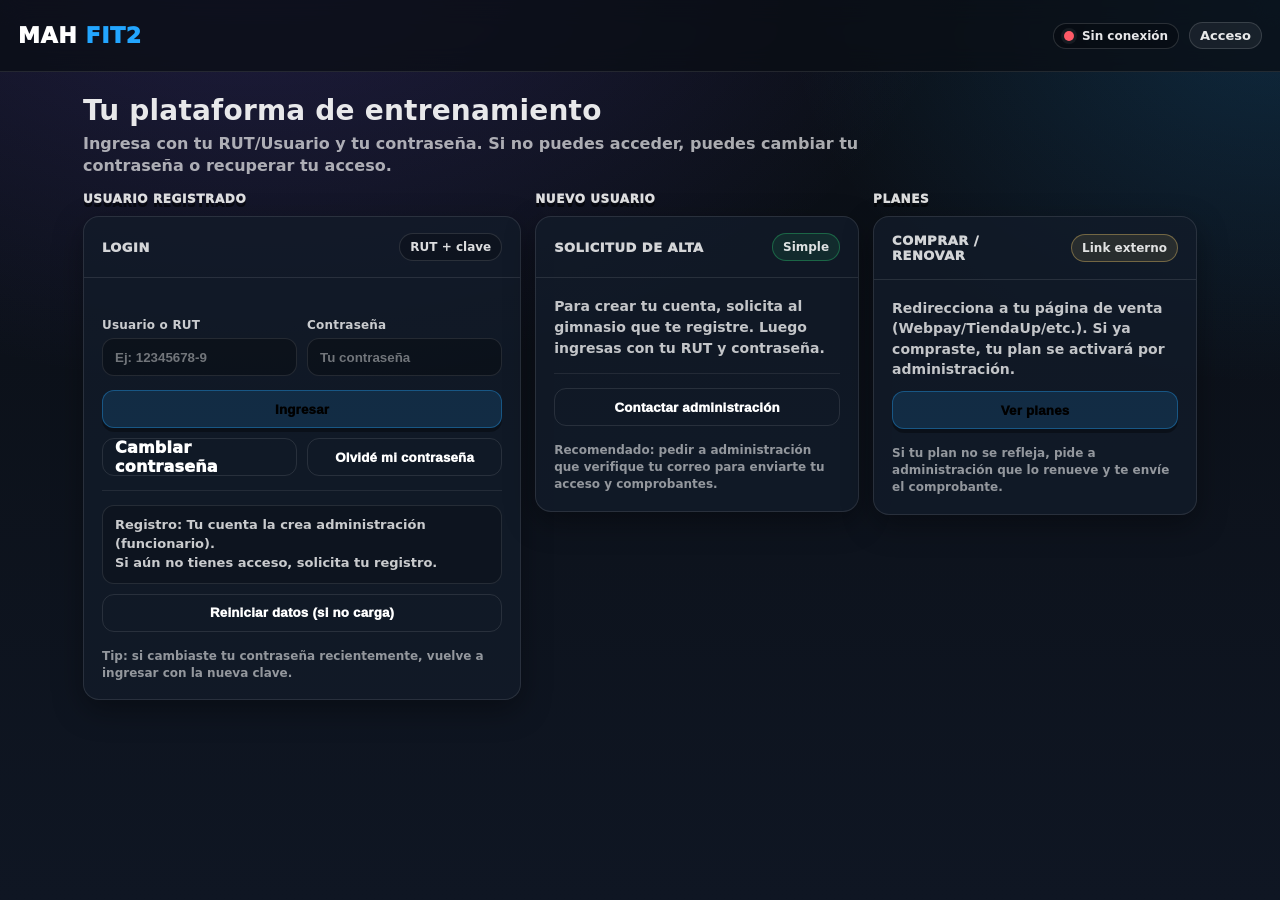
==== index.html @ 92e3ccfb "Update index.html" ====
<!doctype html>
<html lang="es">
<head>
  <meta charset="UTF-8" />
  <meta name="viewport" content="width=device-width, initial-scale=1.0" />
  <title>MAH FIT | Acceso</title>
  <link rel="stylesheet" href="assets/styles.css" />

  <style>
    :root{
      --bg0:#0a0e14;
      --bg1:#0f1623;
      --card: rgba(18,27,42,.78);
      --line: rgba(255,255,255,.10);
      --txt: rgba(255,255,255,.90);
      --mut: rgba(255,255,255,.65);
      --pri2:#23a6ff;
      --pri:#7c5cff;
      --ok:#2bd576;
      --bad:#ff5a67;
      --warn:#ffd36e;
      --shadow:0 10px 30px rgba(0,0,0,.35);
      --radius:16px;
    }

    body{
      margin:0;
      font-family: ui-sans-serif, system-ui, -apple-system, Segoe UI, Roboto, Arial;
      color: var(--txt);
      min-height:100vh;
      background:
        radial-gradient(1200px 800px at 20% -10%, rgba(124,92,255,.20), transparent 60%),
        radial-gradient(900px 700px at 100% 0%, rgba(35,166,255,.18), transparent 55%),
        linear-gradient(180deg, var(--bg0), var(--bg1));
    }

    .topbar{
      position: sticky;
      top:0;
      z-index: 5;
      display:flex;
      align-items:center;
      justify-content:space-between;
      padding:14px 18px;
      border-bottom: 1px solid var(--line);
      background: rgba(10,14,20,.75);
      backdrop-filter: blur(12px);
    }

    .brand{
      display:flex; gap:8px; align-items:baseline;
      letter-spacing:.7px; font-weight: 1000; user-select:none;
    }
    .brand .mah{ color:#fff; }
    .brand .fit{ color: var(--pri2); }

    .nav-right{
      display:flex; align-items:center; gap:10px; flex-wrap:wrap;
      color: var(--mut); font-weight: 900; font-size: 13px;
    }
    .badge{
      padding:6px 10px; border-radius:999px;
      border:1px solid rgba(255,255,255,.14);
      background:rgba(255,255,255,.06);
      color:rgba(255,255,255,.90);
      line-height:1; white-space:nowrap;
    }

    .db-badge{
      display:inline-flex; align-items:center; gap:8px;
      padding:6px 10px; border-radius:999px;
      border:1px solid rgba(255,255,255,.14);
      background:rgba(0,0,0,.22);
      color:rgba(255,255,255,.90);
      font-size:12px; line-height:1; white-space:nowrap;
    }
    .db-dot{
      width:10px;height:10px;border-radius:999px;
      background:rgba(255,255,255,.40);
      box-shadow:0 0 0 3px rgba(255,255,255,.06);
    }
    .db-dot.connecting{
      background:rgba(255,255,255,.40);
      animation: dbPulse 1.0s ease-in-out infinite;
    }
    .db-dot.connected{ background: var(--ok); }
    .db-dot.error{ background: var(--bad); }
    @keyframes dbPulse{
      0%,100%{ transform:scale(1); opacity:.75; }
      50%{ transform:scale(1.25); opacity:1; }
    }

    .wrap{
      max-width: 1150px;
      margin: 22px auto 70px;
      padding: 0 18px;
    }

    .heroTitle{
      display:flex; flex-direction:column; gap:6px;
      margin: 14px 0 16px;
    }
    .heroTitle h1{
      margin:0;
      font-size: 28px;
      letter-spacing:.2px;
    }
    .heroTitle p{
      margin:0;
      color: var(--mut);
      font-weight: 800;
      line-height: 1.35;
      max-width: 70ch;
    }

    .grid-3{
      display:grid;
      grid-template-columns: 1.15fr .85fr .85fr;
      gap: 14px;
      align-items: start;
    }
    @media(max-width: 980px){
      .grid-3{ grid-template-columns: 1fr; }
    }

    .card{
      background: var(--card);
      border:1px solid var(--line);
      border-radius: var(--radius);
      box-shadow: var(--shadow);
      overflow:hidden;
    }

    .head{
      padding: 14px 14px 10px;
      display:flex; align-items:flex-start; justify-content:space-between;
      gap: 12px;
      border-bottom:1px solid rgba(255,255,255,.06);
    }
    .head strong{
      font-weight: 1000;
      letter-spacing:.3px;
    }
    .pill{
      display:inline-flex; align-items:center; justify-content:center;
      padding: 6px 10px;
      border-radius: 999px;
      border:1px solid rgba(255,255,255,.12);
      background: rgba(0,0,0,.22);
      color: rgba(255,255,255,.86);
      font-weight: 900;
      font-size: 12px;
      white-space: nowrap;
    }
    .pill.ok{ border-color: rgba(43,213,118,.35); background: rgba(43,213,118,.10); }
    .pill.warn{ border-color: rgba(255,211,110,.35); background: rgba(255,211,110,.10); }
    .pill.bad{ border-color: rgba(255,90,103,.35); background: rgba(255,90,103,.10); }

    .body{ padding: 14px; }

    .h2{
      margin:0 0 10px;
      font-size: 12px;
      color: rgba(255,255,255,.86);
      letter-spacing:.6px;
      text-transform: uppercase;
      font-weight: 1000;
    }

    .form label{
      display:block;
      margin: 10px 0 6px;
      color: rgba(255,255,255,.78);
      font-weight: 900;
      font-size: 12px;
      letter-spacing: .2px;
    }

    .input{
      width:100%;
      padding: 11px 12px;
      border-radius: 12px;
      border:1px solid rgba(255,255,255,.10);
      background: rgba(0,0,0,.28);
      color: rgba(255,255,255,.92);
      outline:none;
      font-weight: 900;
    }
    .input::placeholder{ color: rgba(255,255,255,.42); font-weight: 900; }

    .row{
      display:grid;
      grid-template-columns: 1fr 1fr;
      gap: 10px;
    }
    @media(max-width:520px){
      .row{ grid-template-columns: 1fr; }
    }

    .btn{
      border:1px solid rgba(255,255,255,.12);
      background: rgba(255,255,255,.06);
      color: rgba(255,255,255,.88);
      padding: 10px 12px;
      border-radius: 12px;
      cursor:pointer;
      font-weight: 1000;
      letter-spacing:.2px;
      transition: transform .08s ease, background .12s ease, border .12s ease;
      user-select:none;
      text-decoration:none;
      display:inline-flex;
      justify-content:center;
      align-items:center;
      gap:8px;
    }
    .btn:hover{ transform: translateY(-1px); background: rgba(255,255,255,.08); }
    .btn:active{ transform: translateY(0px); }
    .btn.primary{ border-color: rgba(35,166,255,.35); background: rgba(35,166,255,.14); }
    .btn.ghost{ background: transparent; }
    .btn.block{ width:100%; }

    .hr{
      height:1px;
      background: rgba(255,255,255,.08);
      margin: 14px 0;
    }

    .notice{
      padding: 10px 12px;
      border-radius: 12px;
      border:1px solid rgba(255,255,255,.10);
      background: rgba(0,0,0,.18);
      color: rgba(255,255,255,.78);
      font-size: 13px;
      line-height: 1.45;
      font-weight: 800;
    }

    .msg{
      margin-top:10px;
      font-size: 13px;
      font-weight: 900;
    }
    .msg.ok{ color: rgba(170,255,200,.95); }
    .msg.bad{ color: rgba(255,180,186,.95); }

    .miniActions{
      display:flex; gap:10px; flex-wrap:wrap;
      margin-top: 10px;
    }
    .miniActions .btn{ flex: 1; min-width: 190px; }

    .footerHint{
      margin-top: 16px;
      color: rgba(255,255,255,.55);
      font-weight: 800;
      font-size: 12px;
      line-height: 1.4;
    }

    /* Modal */
    .modalBack{
      position:fixed; inset:0;
      background: rgba(0,0,0,.55);
      display:none;
      align-items:center;
      justify-content:center;
      padding:18px;
      z-index:50;
    }
    .modal{
      width:min(560px, 100%);
      background: rgba(18,27,42,.92);
      border:1px solid rgba(255,255,255,.12);
      border-radius: 18px;
      box-shadow: 0 20px 60px rgba(0,0,0,.5);
      overflow:hidden;
    }
    .modalHead{
      padding: 14px 14px 10px;
      display:flex;
      align-items:center;
      justify-content:space-between;
      border-bottom:1px solid rgba(255,255,255,.08);
      gap:12px;
    }
    .modalHead strong{ font-weight:1000; letter-spacing:.3px; }
    .modalBody{ padding: 14px; }
    .modalFoot{
      padding: 12px 14px 14px;
      display:flex;
      justify-content:flex-end;
      gap:10px;
      border-top:1px solid rgba(255,255,255,.08);
      flex-wrap:wrap;
    }
  </style>
</head>

<body data-page="index">
  <header class="topbar">
    <div class="brand"><span class="mah">MAH</span> <span class="fit">FIT2</span></div>

    <div class="nav-right">
      <span class="db-badge" title="Estado de conexión">
        <span id="dbDot" class="db-dot connecting"></span>
        <span id="dbText">Conectando…</span>
      </span>
      <span class="badge">Acceso</span>
    </div>
  </header>

  <main class="wrap">
    <div class="heroTitle">
      <h1>Tu plataforma de entrenamiento</h1>
      <p>
        Ingresa con tu <b>RUT/Usuario</b> y tu contraseña.
        Si no puedes acceder, puedes cambiar tu contraseña o recuperar tu acceso.
      </p>
    </div>

    <div class="grid-3">

      <!-- LOGIN -->
      <section>
        <div class="h2">Usuario registrado</div>
        <div class="card">
          <div class="head">
            <strong>Login</strong>
            <span class="pill">RUT + clave</span>
          </div>

          <div class="body">
            <form id="loginForm" class="form" autocomplete="on">
              <div class="row">
                <div>
                  <label>Usuario o RUT</label>
                  <input id="loginRut" class="input" placeholder="Ej: 12345678-9" autocomplete="username" />
                </div>
                <div>
                  <label>Contraseña</label>
                  <input id="loginPass" class="input" type="password" placeholder="Tu contraseña" autocomplete="current-password" />
                </div>
              </div>

              <button class="btn primary block" type="submit" style="margin-top:14px;">Ingresar</button>

              <div class="miniActions">
                <a class="btn ghost" href="pw.html">Cambiar contraseña</a>
                <button id="btnForgot" class="btn ghost" type="button">Olvidé mi contraseña</button>
              </div>

              <div id="msgLogin" class="msg"></div>

              <div class="hr"></div>
              <div class="notice">
                <b>Registro:</b> Tu cuenta la crea administración (funcionario).<br/>
                Si aún no tienes acceso, solicita tu registro.
              </div>

              <button id="resetBtn" class="btn ghost block" type="button" style="margin-top:10px;">
                Reiniciar datos (si no carga)
              </button>

              <div class="footerHint">
                Tip: si cambiaste tu contraseña recientemente, vuelve a ingresar con la nueva clave.
              </div>
            </form>
          </div>
        </div>
      </section>

      <!-- NUEVO USUARIO -->
      <section>
        <div class="h2">Nuevo usuario</div>
        <div class="card">
          <div class="head">
            <strong>Solicitud de alta</strong>
            <span class="pill ok">Simple</span>
          </div>
          <div class="body">
            <p style="margin:0;color:rgba(255,255,255,.75);font-size:14px;line-height:1.5;font-weight:800;">
              Para crear tu cuenta, solicita al gimnasio que te registre.
              Luego ingresas con tu RUT y contraseña.
            </p>

            <div class="hr"></div>
            <button class="btn ghost block" type="button"
              onclick="alert('Aquí puedes conectar WhatsApp, formulario o correo de administración.');">
              Contactar administración
            </button>

            <div class="footerHint">
              Recomendado: pedir a administración que verifique tu correo para enviarte tu acceso y comprobantes.
            </div>
          </div>
        </div>
      </section>

      <!-- PLANES -->
      <section>
        <div class="h2">Planes</div>
        <div class="card">
          <div class="head">
            <strong>Comprar / Renovar</strong>
            <span class="pill warn">Link externo</span>
          </div>
          <div class="body">
            <p style="margin:0 0 12px;color:rgba(255,255,255,.75);font-size:14px;line-height:1.45;font-weight:800;">
              Redirecciona a tu página de venta (Webpay/TiendaUp/etc.).
              Si ya compraste, tu plan se activará por administración.
            </p>

            <button class="btn primary block" type="button"
              onclick="alert('Luego conectamos este botón a tu página real de venta de planes.');">
              Ver planes
            </button>

            <div class="footerHint">
              Si tu plan no se refleja, pide a administración que lo renueve y te envíe el comprobante.
            </div>
          </div>
        </div>
      </section>

    </div>
  </main>

  <!-- Modal: Olvidé mi contraseña -->
  <div id="forgotBack" class="modalBack" aria-hidden="true">
    <div class="modal" role="dialog" aria-modal="true" aria-labelledby="forgotTitle">
      <div class="modalHead">
        <div>
          <strong id="forgotTitle">Recuperar acceso</strong>
          <div style="color:rgba(255,255,255,.65);font-weight:800;font-size:13px;margin-top:4px;">
            Ingresa tu RUT y el correo asociado a tu cuenta. Si coinciden, te enviaremos tu usuario y contraseña.
          </div>
        </div>
        <button id="forgotClose" class="btn" type="button" style="padding:8px 10px;border-radius:10px;">✕</button>
      </div>

      <div class="modalBody">
        <div class="notice">
          <b>Importante:</b> Por seguridad, solo enviamos el acceso al correo registrado oficialmente en tu cuenta.
        </div>

        <div class="hr"></div>

        <label style="display:block;margin:10px 0 6px;color:rgba(255,255,255,.78);font-weight:900;font-size:12px;">
          Tu RUT/Usuario
        </label>
        <input id="forgotRut" class="input" placeholder="Ej: 12.345.678-9" />

        <label style="display:block;margin:10px 0 6px;color:rgba(255,255,255,.78);font-weight:900;font-size:12px;">
          Correo asociado
        </label>
        <input id="forgotEmail" class="input" placeholder="Ej: ma*****@gmail.com" />

        <div id="forgotHint" class="footerHint"></div>
        <div id="forgotMsg" class="msg"></div>
      </div>

      <div class="modalFoot">
        <button id="forgotSend" class="btn primary" type="button">Enviar acceso</button>
        <a class="btn ghost" href="pw.html">Cambiar contraseña</a>
      </div>
    </div>
  </div>

  <script src="assets/app.js"></script>

  <script>
    (function(){
      const resetBtn = document.getElementById("resetBtn");
      const msgLogin = document.getElementById("msgLogin");

      function setMsg(text, ok){
        if(!msgLogin) return;
        msgLogin.className = "msg " + (ok ? "ok" : "bad");
        msgLogin.textContent = text;
      }

      resetBtn?.addEventListener("click", ()=>{
        try{
          localStorage.removeItem("mahfit_users");
          localStorage.removeItem("mahfit_planes");
          localStorage.removeItem("mahfit_rutinas");
          localStorage.removeItem("mahfit_rutinas_v2");
          localStorage.removeItem("mahfit_plantillas_v2");
          localStorage.removeItem("mahfit_session");
          setMsg("✅ Datos reiniciados. Recargando…", true);
          setTimeout(()=> location.reload(), 450);
        }catch(e){
          setMsg("❌ No se pudo reiniciar.", false);
        }
      });

      // Modal
      const back = document.getElementById("forgotBack");
      const open = document.getElementById("btnForgot");
      const close = document.getElementById("forgotClose");

      const rutInp = document.getElementById("forgotRut");
      const emailInp = document.getElementById("forgotEmail");
      const sendBtn = document.getElementById("forgotSend");
      const hint = document.getElementById("forgotHint");
      const forgotMsg = document.getElementById("forgotMsg");

      function setForgot(text, ok){
        forgotMsg.className = "msg " + (ok ? "ok" : "bad");
        forgotMsg.textContent = text;
      }

      function openModal(){
        back.style.display = "flex";
        back.setAttribute("aria-hidden","false");

        const preRut = (document.getElementById("loginRut")?.value || "").trim();
        if(preRut) rutInp.value = preRut;

        hint.textContent = "";
        forgotMsg.textContent = "";
        setTimeout(()=> rutInp.focus(), 50);

        // Si tenemos cache de usuarios, damos “pista” del correo
        try{
          const users = window.getUsers ? window.getUsers() : [];
          const u = users.find(x => String(x.rut||"").trim().toUpperCase() === String(rutInp.value||"").trim().toUpperCase());
          if(u && u.email){
            const em = String(u.email).trim();
            const at = em.indexOf("@");
            let masked = em;
            if(at > 2){
              masked = em.slice(0,2) + "***" + em.slice(at);
            }
            hint.textContent = "Correo asociado (pista): " + masked + " — completa tu correo real.";
          }
        }catch(e){}
      }

      function closeModal(){
        back.style.display = "none";
        back.setAttribute("aria-hidden","true");
      }

      open?.addEventListener("click", openModal);
      close?.addEventListener("click", closeModal);
      back?.addEventListener("click", (e)=>{ if(e.target === back) closeModal(); });

      // Actualizar pista al cambiar RUT
      rutInp?.addEventListener("input", ()=>{
        hint.textContent = "";
        try{
          const rut = String(rutInp.value||"").trim().toUpperCase();
          const users = window.getUsers ? window.getUsers() : [];
          const u = users.find(x => String(x.rut||"").trim().toUpperCase() === rut);
          if(u && u.email){
            const em = String(u.email).trim();
            const at = em.indexOf("@");
            let masked = em;
            if(at > 2){
              masked = em.slice(0,2) + "***" + em.slice(at);
            }
            hint.textContent = "Correo asociado (pista): " + masked + " — completa tu correo real.";
          }
        }catch(e){}
      });

      // Enviar acceso por correo (API)
      sendBtn?.addEventListener("click", async ()=>{
        const rut = String(rutInp.value||"").trim();
        const email = String(emailInp.value||"").trim();

        if(!rut){ setForgot("❌ Debes ingresar tu RUT/Usuario.", false); return; }
        if(!email){ setForgot("❌ Debes ingresar el correo asociado.", false); return; }

        if(!window.apiPost){
          setForgot("❌ Sin conexión con el servidor (apiPost no disponible).", false);
          return;
        }

        sendBtn.disabled = true;
        sendBtn.textContent = "Enviando…";

        try{
          await window.apiPost("send_access_email", { rut, email });
          setForgot("✅ Usuario y contraseña enviados exitosamente a tu correo registrado.", true);
        }catch(err){
          setForgot("❌ " + (err?.message || "No se pudo enviar. Verifica tus datos."), false);
        }finally{
          sendBtn.disabled = false;
          sendBtn.textContent = "Enviar acceso";
        }
      });
    })();
  </script>
</body>
</html>
---- assets/styles.css ----
:root{
  --bg:#07090c;
  --panel:#0c1118;
  --card:#0f1622;
  --line:rgba(255,255,255,.08);
  --text:#ffffff;
  --muted:rgba(255,255,255,.68);

  --brand:#00c8ff;
  --accent:#f2c400;
  --accent2:#d9ae00;

  --shadow: 0 14px 40px rgba(0,0,0,.55);
  --radius: 14px;
}

*{ box-sizing:border-box; }
html,body{ height:100%; }
body{
  margin:0;
  font-family: system-ui, -apple-system, Segoe UI, Roboto, Arial, sans-serif;
  background: var(--bg);
  color: var(--text);
}

a{ color: var(--brand); text-decoration:none; }
a:hover{ text-decoration:underline; }

.topbar{
  height:72px;
  display:flex;
  align-items:center;
  justify-content:space-between;
  padding:0 28px;
  background:#000;
  border-bottom:1px solid var(--line);
}
.brand{
  font-weight:900;
  letter-spacing:2px;
  text-transform:uppercase;
  font-size:22px;
}
.brand .mah{ color:#fff; }
.brand .fit{ color:var(--brand); }
.nav-right{
  display:flex;
  align-items:center;
  gap:14px;
  color:var(--muted);
  font-size:14px;
}
.badge{
  padding:6px 10px;
  border:1px solid var(--line);
  border-radius:999px;
  background:rgba(255,255,255,.03);
}

.hero{
  position:relative;
  min-height: calc(100vh - 72px);
  background:
    radial-gradient(1200px 500px at 20% 20%, rgba(0,200,255,.14), transparent 60%),
    radial-gradient(900px 450px at 70% 10%, rgba(242,196,0,.14), transparent 60%),
    linear-gradient(180deg, rgba(255,255,255,.03), transparent 35%),
    url("https://images.unsplash.com/photo-1599058917212-d750089bc07d?auto=format&fit=crop&w=1920&q=80") center/cover no-repeat;
}
.hero::before{
  content:"";
  position:absolute;
  inset:0;
  background: linear-gradient(90deg, rgba(0,0,0,.86), rgba(0,0,0,.55) 55%, rgba(0,0,0,.35));
}
.container{
  position:relative;
  max-width:1200px;
  margin:0 auto;
  padding:38px 22px 60px;
}

.grid-3{
  display:grid;
  grid-template-columns: 1.05fr .95fr .95fr;
  gap:28px;
  align-items:start;
}
@media (max-width: 980px){
  .grid-3{ grid-template-columns:1fr; }
}

.h2{
  margin:0 0 14px;
  font-size:26px;
  font-weight:900;
  text-shadow:0 4px 0 rgba(0,0,0,.55);
}

.card{
  background: rgba(15,22,34,.86);
  border:1px solid var(--line);
  border-radius: var(--radius);
  box-shadow: var(--shadow);
  overflow:hidden;
}
.card .head{
  padding:16px 18px;
  border-bottom:1px solid var(--line);
  display:flex;
  justify-content:space-between;
  align-items:center;
  gap:14px;
}
.card .head strong{ font-size:13px; letter-spacing:.5px; text-transform:uppercase; color:rgba(255,255,255,.82); }
.card .body{ padding:18px; }

.form label{
  display:block;
  font-size:12px;
  font-weight:800;
  margin:10px 0 6px;
  color:rgba(255,255,255,.85);
  letter-spacing:.3px;
}
.input, .select, .textarea{
  width:100%;
  height:38px;
  border-radius:10px;
  border:1px solid rgba(255,255,255,.12);
  background: rgba(0,0,0,.35);
  color:#fff;
  padding:0 12px;
  outline:none;
}
.textarea{
  height:110px;
  padding:10px 12px;
  resize:vertical;
}

.row{
  display:flex;
  justify-content:space-between;
  align-items:center;
  gap:10px;
  margin-top:12px;
  color:var(--muted);
  font-size:12px;
}
.row label{ margin:0; font-size:12px; font-weight:600; color:var(--muted); }

.btn{
  height:38px;
  border-radius:10px;
  border:1px solid rgba(0,0,0,.18);
  font-weight:900;
  letter-spacing:.6px;
  cursor:pointer;
  padding:0 14px;
}
.btn.primary{
  background: var(--accent);
  color:#000;
  box-shadow:0 4px 0 rgba(0,0,0,.35);
}
.btn.primary:hover{ background: var(--accent2); }
.btn.ghost{
  background: rgba(255,255,255,.04);
  color:#fff;
  border:1px solid var(--line);
}
.btn.ghost:hover{ background: rgba(255,255,255,.08); }
.btn.block{ width:100%; }
.btn.small{ height:32px; border-radius:9px; font-size:12px; }

.split{
  display:grid;
  grid-template-columns: 1fr 1fr;
  gap:10px;
}
@media (max-width: 520px){
  .split{ grid-template-columns:1fr; }
}

.table{
  width:100%;
  border-collapse:collapse;
  font-size:13px;
}
.table th, .table td{
  padding:10px 10px;
  border-bottom:1px solid var(--line);
  vertical-align:top;
}
.table th{
  text-align:left;
  color:rgba(255,255,255,.78);
  font-size:12px;
  letter-spacing:.5px;
  text-transform:uppercase;
}
.pill{
  display:inline-flex;
  padding:4px 10px;
  border-radius:999px;
  border:1px solid var(--line);
  background: rgba(255,255,255,.03);
  font-size:12px;
  color:rgba(255,255,255,.78);
}
.kpi{
  display:grid;
  grid-template-columns:repeat(3, 1fr);
  gap:12px;
}
@media (max-width: 980px){
  .kpi{ grid-template-columns:1fr; }
}
.kpi .box{
  padding:14px;
  border-radius: var(--radius);
  border:1px solid var(--line);
  background: rgba(0,0,0,.25);
}
.kpi .box b{ font-size:22px; display:block; margin-top:6px; }
.hr{ height:1px; background:var(--line); margin:14px 0; }
.notice{
  padding:12px 14px;
  border:1px solid rgba(0,200,255,.25);
  background: rgba(0,200,255,.08);
  border-radius: var(--radius);
  color: rgba(255,255,255,.88);
  font-size:13px;
}

.db-badge{
  display:inline-flex;
  align-items:center;
  gap:8px;
  padding:6px 10px;
  border-radius:999px;
  border:1px solid rgba(255,255,255,.14);
  background:rgba(255,255,255,.06);
  color:rgba(255,255,255,.9);
  font-size:12px;
}

.db-dot{
  width:10px;
  height:10px;
  border-radius:999px;
  background:rgba(255,255,255,.4);
}

.db-dot.connecting{ background:rgba(255,255,255,.4); }
.db-dot.connected{ background:#2bd576; }
.db-dot.error{ background:#ff5a67; }
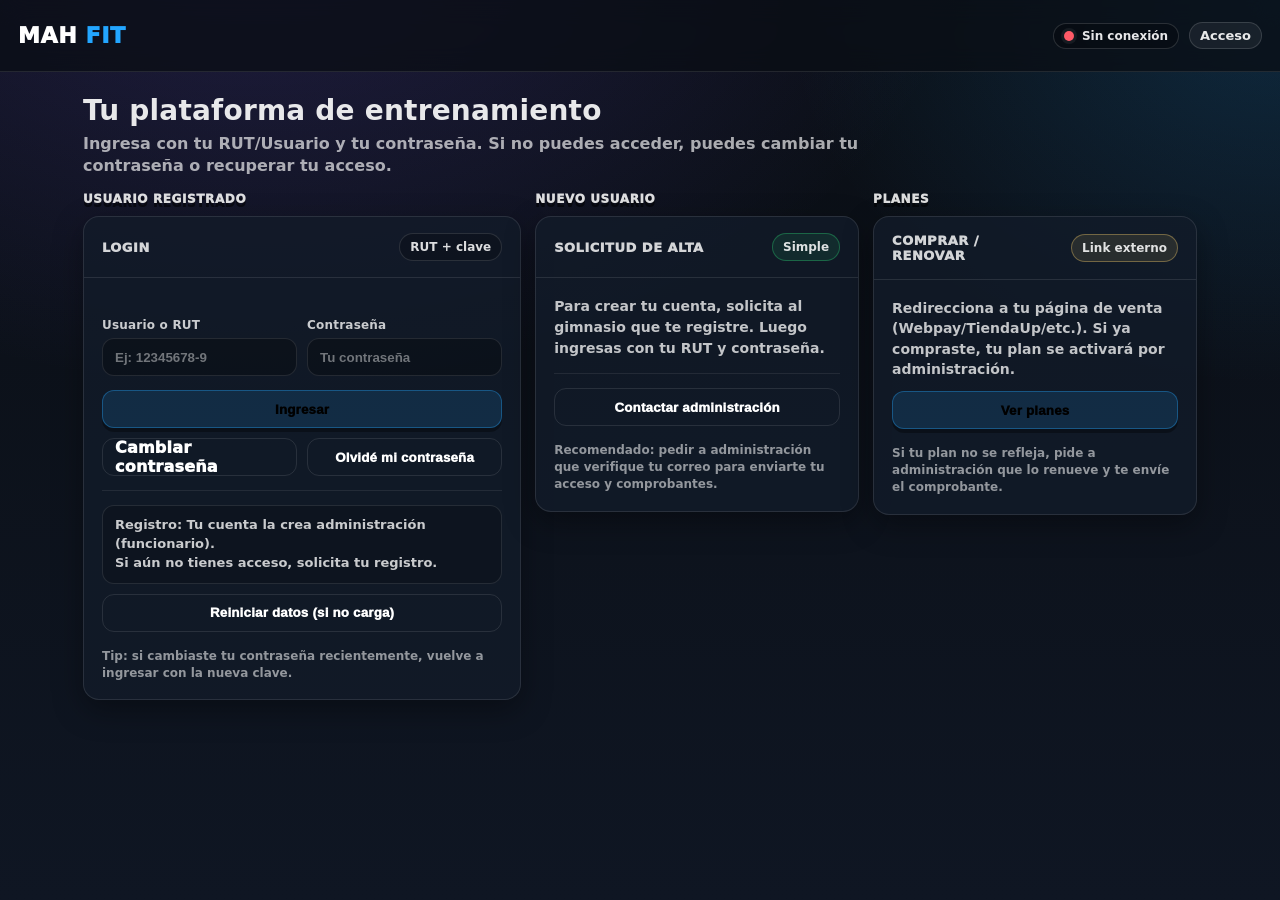
==== commit 3d8efa41: "Update index.html" ====
--- a/index.html
+++ b/index.html
@@ -300,7 +300,7 @@
 
 <body data-page="index">
   <header class="topbar">
-    <div class="brand"><span class="mah">MAH</span> <span class="fit">FIT2</span></div>
+    <div class="brand"><span class="mah">MAH</span> <span class="fit">FIT</span></div>
 
     <div class="nav-right">
       <span class="db-badge" title="Estado de conexión">
@@ -450,7 +450,7 @@
         <label style="display:block;margin:10px 0 6px;color:rgba(255,255,255,.78);font-weight:900;font-size:12px;">
           Tu RUT/Usuario
         </label>
-        <input id="forgotRut" class="input" placeholder="Ej: 12.345.678-9" />
+        <input id="forgotRut" class="input" placeholder="Ej: 12345678-9" />
 
         <label style="display:block;margin:10px 0 6px;color:rgba(255,255,255,.78);font-weight:900;font-size:12px;">
           Correo asociado
@@ -598,3 +598,5 @@
 </body>
 </html>
 
+
+
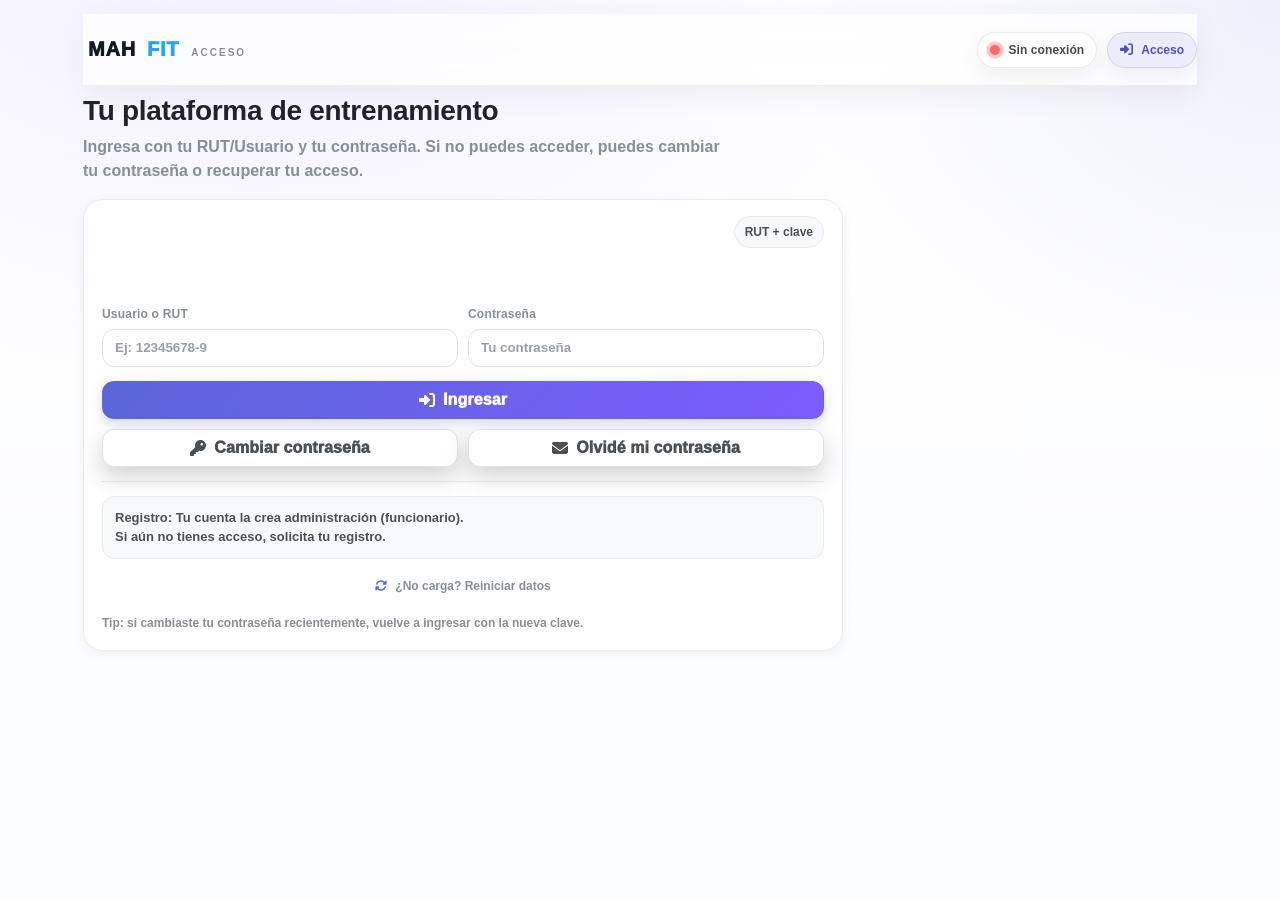
==== commit 282a475f: "Update index.html" ====
--- a/index.html
+++ b/index.html
@@ -5,326 +5,581 @@
   <meta name="viewport" content="width=device-width, initial-scale=1.0" />
   <title>MAH FIT | Acceso</title>
   <link rel="stylesheet" href="assets/styles.css" />
+  <link rel="stylesheet" href="https://cdnjs.cloudflare.com/ajax/libs/font-awesome/6.4.0/css/all.min.css">
 
   <style>
     :root{
-      --bg0:#0a0e14;
-      --bg1:#0f1623;
-      --card: rgba(18,27,42,.78);
-      --line: rgba(255,255,255,.10);
-      --txt: rgba(255,255,255,.90);
-      --mut: rgba(255,255,255,.65);
-      --pri2:#23a6ff;
-      --pri:#7c5cff;
+      --bg:#ffffff;
+      --surface:#ffffff;
+      --surface-2:#f8f9fa;
+      --surface-3:#f1f3f5;
+      --stroke:#e9ecef;
+      --stroke-2:#dee2e6;
+
+      --txt:#212529;
+      --txt-2:#495057;
+      --mut:#868e96;
+
+      --brand:#5a67d8;
+      --brand2:#7c5cff;
+      --brand-grad: linear-gradient(135deg, #5a67d8, #7c5cff);
+
       --ok:#2bd576;
-      --bad:#ff5a67;
-      --warn:#ffd36e;
-      --shadow:0 10px 30px rgba(0,0,0,.35);
+      --bad:#ff6b6b;
+      --warn:#ffd166;
+
       --radius:16px;
-    }
+      --radius-lg:20px;
+      --shadow:0 4px 12px rgba(0,0,0,.05);
+      --shadow-lg:0 8px 24px rgba(0,0,0,.08);
+      --shadow-xl:0 12px 32px rgba(0,0,0,.10);
+
+      --max:1150px;
+      --safe-bottom: env(safe-area-inset-bottom, 0px);
+      --safe-top: env(safe-area-inset-top, 0px);
+      --transition: all .2s ease;
+    }
+
+    *{ box-sizing:border-box; margin:0; padding:0; }
+    html,body{
+      height:100%;
+      font-family:-apple-system, BlinkMacSystemFont, "Segoe UI", Roboto, Oxygen, Ubuntu, "Helvetica Neue", sans-serif;
+      background: var(--bg);
+      color: var(--txt);
+      -webkit-font-smoothing: antialiased;
+      -moz-osx-font-smoothing: grayscale;
+      line-height:1.5;
+    }
+    a{ color:inherit; text-decoration:none; }
+    button{ font:inherit; cursor:pointer; border:none; background:none; }
 
     body{
-      margin:0;
-      font-family: ui-sans-serif, system-ui, -apple-system, Segoe UI, Roboto, Arial;
-      color: var(--txt);
-      min-height:100vh;
       background:
-        radial-gradient(1200px 800px at 20% -10%, rgba(124,92,255,.20), transparent 60%),
-        radial-gradient(900px 700px at 100% 0%, rgba(35,166,255,.18), transparent 55%),
-        linear-gradient(180deg, var(--bg0), var(--bg1));
-    }
-
-    .topbar{
-      position: sticky;
-      top:0;
-      z-index: 5;
-      display:flex;
-      align-items:center;
-      justify-content:space-between;
-      padding:14px 18px;
-      border-bottom: 1px solid var(--line);
-      background: rgba(10,14,20,.75);
-      backdrop-filter: blur(12px);
-    }
-
-    .brand{
-      display:flex; gap:8px; align-items:baseline;
-      letter-spacing:.7px; font-weight: 1000; user-select:none;
-    }
-    .brand .mah{ color:#fff; }
-    .brand .fit{ color: var(--pri2); }
-
-    .nav-right{
-      display:flex; align-items:center; gap:10px; flex-wrap:wrap;
-      color: var(--mut); font-weight: 900; font-size: 13px;
-    }
-    .badge{
-      padding:6px 10px; border-radius:999px;
-      border:1px solid rgba(255,255,255,.14);
-      background:rgba(255,255,255,.06);
-      color:rgba(255,255,255,.90);
-      line-height:1; white-space:nowrap;
-    }
-
-    .db-badge{
-      display:inline-flex; align-items:center; gap:8px;
-      padding:6px 10px; border-radius:999px;
-      border:1px solid rgba(255,255,255,.14);
-      background:rgba(0,0,0,.22);
-      color:rgba(255,255,255,.90);
-      font-size:12px; line-height:1; white-space:nowrap;
-    }
+        radial-gradient(1200px 800px at 20% -10%, rgba(124,92,255,.10), transparent 60%),
+        radial-gradient(900px 700px at 100% 0%, rgba(90,103,216,.10), transparent 55%),
+        linear-gradient(180deg, #fff, #fbfcff);
+    }
+
+    .wrap{
+      max-width: var(--max);
+      margin: 0 auto;
+      padding: calc(14px + var(--safe-top)) 18px calc(26px + var(--safe-bottom));
+    }
+
+    /* =========================
+   TOPBAR PRO
+   ========================= */
+.topbar{
+  position: sticky;
+  top: 0;
+  z-index: 30;
+  padding: 10px 0;
+  background: rgba(255,255,255,.78);
+  backdrop-filter: blur(14px);
+  -webkit-backdrop-filter: blur(14px);
+  border-bottom: 1px solid rgba(0,0,0,.06);
+  box-shadow: 0 10px 30px rgba(0,0,0,.05);
+}
+
+.topbar-row{
+  display:flex;
+  align-items:center;
+  justify-content:space-between;
+  gap: 14px;
+}
+
+/* Logo left */
+.brand{
+  display:flex;
+  align-items:baseline;
+  gap: 10px;
+  min-width: 220px;
+}
+.brandLogo{
+  display:flex;
+  align-items:baseline;
+  gap:6px;
+  font-weight: 1000;
+  letter-spacing: 1px;
+  line-height: 1;
+}
+.brandLogo .mah{ color:#111827; font-size:20px; padding-left: 5px; }
+.brandLogo .fit{ color:#23a6ff; font-size:20px; padding-left: 5px; }
+
+.brandText span{
+  display:block;
+  font-size: 10px;
+  font-weight: 900;
+  letter-spacing: 2px;
+  text-transform: uppercase;
+  color: rgba(0,0,0,.45);
+  margin-left: 2px;
+}
+
+/* Right side chips */
+.topRight{
+  display:flex;
+  align-items:center;
+  gap: 10px;
+  
+  flex-wrap: wrap;
+  justify-content:flex-end;
+}
+
+.statusChip,
+.sectionChip{
+  display:inline-flex;
+  align-items:center;
+  gap: 8px;
+  padding: 8px 12px;
+  border-radius: 999px;
+  background: rgba(255,255,255,.85);
+  border: 1px solid rgba(0,0,0,.08);
+  box-shadow: 0 8px 22px rgba(0,0,0,.06);
+  color: rgba(0,0,0,.72);
+  font-size: 12px;
+  font-weight: 800;
+  white-space: nowrap;
+}
+
+.sectionChip{
+  background: rgba(90,103,216,.10);
+  border-color: rgba(90,103,216,.18);
+  color: rgba(60,65,190,.92);
+}
+.sectionChip i{
+  font-size: 13px;
+}
+
+/* DB DOT (compatible con app.js) */
+.db-dot{
+  width:10px; height:10px;
+  border-radius: 999px;
+  background: rgba(0,0,0,.30);
+  box-shadow: 0 0 0 4px rgba(0,0,0,.06);
+}
+.db-dot.connecting{
+  background: #ffd166;
+  box-shadow: 0 0 0 4px rgba(255,209,102,.28);
+  animation: dbPulse 1.0s ease-in-out infinite;
+}
+.db-dot.connected{
+  background: #2bd576;
+  box-shadow: 0 0 0 4px rgba(43,213,118,.25);
+  animation:none;
+}
+.db-dot.error{
+  background: #ff6b6b;
+  box-shadow: 0 0 0 4px rgba(255,107,107,.22);
+  animation:none;
+}
+@keyframes dbPulse{
+  0%,100%{ transform:scale(1); opacity:.75; }
+  50%{ transform:scale(1.25); opacity:1; }
+}
+
+.statusText{
+  font-weight: 900;
+  letter-spacing: .1px;
+}
+
+/* Mobile tweak */
+@media(max-width:520px){
+  .brand{ min-width:auto; }
+  .brandText{ display:none; }   /* deja solo MAH FIT en móvil */
+  .statusChip, .sectionChip{ padding: 7px 10px; }
+}
+
+
+    /* app.js usa #dbDot y #dbText */
     .db-dot{
-      width:10px;height:10px;border-radius:999px;
-      background:rgba(255,255,255,.40);
-      box-shadow:0 0 0 3px rgba(255,255,255,.06);
-    }
-    .db-dot.connecting{
-      background:rgba(255,255,255,.40);
+      width: 10px; height: 10px; border-radius: 999px;
+      background: var(--mut);
+      position: relative;
+      flex-shrink: 0;
+    }
+    .db-dot::after{
+      content:"";
+      position:absolute;
+      inset:-3px;
+      border-radius:999px;
+      background: rgba(134,142,150,.18);
+    }
+    .db-dot.connecting{ background: var(--warn); }
+    .db-dot.connecting::after{
+      background: rgba(255,209,102,.22);
       animation: dbPulse 1.0s ease-in-out infinite;
     }
     .db-dot.connected{ background: var(--ok); }
+    .db-dot.connected::after{ background: rgba(43,213,118,.20); animation:none; }
     .db-dot.error{ background: var(--bad); }
+    .db-dot.error::after{ background: rgba(255,107,107,.22); animation:none; }
+
     @keyframes dbPulse{
       0%,100%{ transform:scale(1); opacity:.75; }
       50%{ transform:scale(1.25); opacity:1; }
     }
 
-    .wrap{
-      max-width: 1150px;
-      margin: 22px auto 70px;
-      padding: 0 18px;
-    }
-
-    .heroTitle{
-      display:flex; flex-direction:column; gap:6px;
-      margin: 14px 0 16px;
-    }
-    .heroTitle h1{
-      margin:0;
-      font-size: 28px;
-      letter-spacing:.2px;
-    }
-    .heroTitle p{
-      margin:0;
-      color: var(--mut);
-      font-weight: 800;
-      line-height: 1.35;
-      max-width: 70ch;
-    }
-
-    .grid-3{
-      display:grid;
-      grid-template-columns: 1.15fr .85fr .85fr;
-      gap: 14px;
-      align-items: start;
-    }
-    @media(max-width: 980px){
-      .grid-3{ grid-template-columns: 1fr; }
-    }
+    .badge{
+      padding: 7px 10px;
+      border-radius: 999px;
+      border: 1px solid var(--stroke);
+      background: var(--surface-2);
+      color: var(--txt-2);
+      font-size: 12px;
+      font-weight: 900;
+      white-space: nowrap;
+    }
+
+    /* CONTENIDO */
+    .heroTitle{ display:flex; flex-direction:column; gap:8px; margin: 10px 0 16px; }
+    .heroTitle h1{ font-size: 28px; letter-spacing: -0.3px; line-height:1.1; }
+    .heroTitle p{ color: var(--mut); font-weight: 650; max-width: 72ch; }
 
     .card{
-      background: var(--card);
-      border:1px solid var(--line);
-      border-radius: var(--radius);
+      background: var(--surface);
+      border: 1px solid var(--stroke);
+      border-radius: var(--radius-lg);
       box-shadow: var(--shadow);
       overflow:hidden;
-    }
+      transition: var(--transition);
+    }
+    .card:hover{ box-shadow: var(--shadow-lg); }
 
     .head{
-      padding: 14px 14px 10px;
-      display:flex; align-items:flex-start; justify-content:space-between;
+      padding: 16px 16px 12px;
+      display:flex;
+      align-items:flex-start;
+      justify-content:space-between;
       gap: 12px;
-      border-bottom:1px solid rgba(255,255,255,.06);
-    }
-    .head strong{
-      font-weight: 1000;
-      letter-spacing:.3px;
-    }
+      border-bottom: 1px solid var(--stroke);
+    }
+    .head strong{ font-weight: 1000; letter-spacing: -0.2px; color: var(--txt); }
     .pill{
-      display:inline-flex; align-items:center; justify-content:center;
+      display:inline-flex;
+      align-items:center;
+      justify-content:center;
       padding: 6px 10px;
       border-radius: 999px;
-      border:1px solid rgba(255,255,255,.12);
-      background: rgba(0,0,0,.22);
-      color: rgba(255,255,255,.86);
+      border: 1px solid var(--stroke);
+      background: var(--surface-2);
+      color: var(--txt-2);
       font-weight: 900;
       font-size: 12px;
       white-space: nowrap;
     }
-    .pill.ok{ border-color: rgba(43,213,118,.35); background: rgba(43,213,118,.10); }
-    .pill.warn{ border-color: rgba(255,211,110,.35); background: rgba(255,211,110,.10); }
-    .pill.bad{ border-color: rgba(255,90,103,.35); background: rgba(255,90,103,.10); }
-
-    .body{ padding: 14px; }
-
-    .h2{
-      margin:0 0 10px;
-      font-size: 12px;
-      color: rgba(255,255,255,.86);
-      letter-spacing:.6px;
-      text-transform: uppercase;
-      font-weight: 1000;
-    }
+    .body{ padding: 16px; }
+
+    .loginOnly{ max-width: 760px; }
 
     .form label{
       display:block;
       margin: 10px 0 6px;
-      color: rgba(255,255,255,.78);
+      color: var(--mut);
       font-weight: 900;
       font-size: 12px;
-      letter-spacing: .2px;
-    }
-
+      letter-spacing:.2px;
+    }
     .input{
       width:100%;
-      padding: 11px 12px;
+      padding: 12px 12px;
       border-radius: 12px;
-      border:1px solid rgba(255,255,255,.10);
-      background: rgba(0,0,0,.28);
-      color: rgba(255,255,255,.92);
+      border: 1px solid var(--stroke-2);
+      background: #fff;
+      color: var(--txt);
       outline:none;
-      font-weight: 900;
-    }
-    .input::placeholder{ color: rgba(255,255,255,.42); font-weight: 900; }
-
-    .row{
-      display:grid;
-      grid-template-columns: 1fr 1fr;
-      gap: 10px;
-    }
-    @media(max-width:520px){
-      .row{ grid-template-columns: 1fr; }
-    }
+      font-weight: 750;
+      transition: var(--transition);
+    }
+    .input:focus{
+      border-color: rgba(90,103,216,.55);
+      box-shadow: 0 0 0 3px rgba(90,103,216,.12);
+    }
+    .input::placeholder{ color: rgba(134,142,150,.85); font-weight: 650; }
+
+    .row{ display:grid; grid-template-columns: 1fr 1fr; gap: 10px; }
+    @media(max-width:520px){ .row{ grid-template-columns: 1fr; } }
 
     .btn{
-      border:1px solid rgba(255,255,255,.12);
-      background: rgba(255,255,255,.06);
-      color: rgba(255,255,255,.88);
+      border: 1px solid var(--stroke-2);
+      background: var(--surface-2);
+      color: var(--txt);
       padding: 10px 12px;
       border-radius: 12px;
-      cursor:pointer;
-      font-weight: 1000;
-      letter-spacing:.2px;
-      transition: transform .08s ease, background .12s ease, border .12s ease;
+      font-weight: 950;
+      letter-spacing:.1px;
+      transition: var(--transition);
       user-select:none;
       text-decoration:none;
       display:inline-flex;
       justify-content:center;
       align-items:center;
-      gap:8px;
-    }
-    .btn:hover{ transform: translateY(-1px); background: rgba(255,255,255,.08); }
+      gap: 8px;
+    }
+    .btn:hover{
+      transform: translateY(-1px);
+      box-shadow: var(--shadow);
+      background: var(--surface-3);
+    }
     .btn:active{ transform: translateY(0px); }
-    .btn.primary{ border-color: rgba(35,166,255,.35); background: rgba(35,166,255,.14); }
-    .btn.ghost{ background: transparent; }
+
+    .btn.primary{
+      border-color: rgba(90,103,216,.35);
+      background: var(--brand-grad);
+      color: #fff;
+      box-shadow: 0 4px 12px rgba(90,103,216,.25);
+    }
+    .btn.primary:hover{ box-shadow: 0 6px 16px rgba(90,103,216,.35); }
+
+    .btn.ghost{
+      background: #fff;
+      color: var(--txt-2);
+      border-color: var(--stroke-2);
+    }
+    .btn.ghost:hover{
+      background: var(--surface-2);
+      border-color: rgba(90,103,216,.25);
+    }
     .btn.block{ width:100%; }
 
-    .hr{
-      height:1px;
-      background: rgba(255,255,255,.08);
-      margin: 14px 0;
-    }
+    .miniActions{
+      display:flex;
+      gap: 10px;
+      flex-wrap: wrap;
+      margin-top: 10px;
+    }
+    .miniActions .btn{ flex: 1; min-width: 190px; }
+
+    .hr{ height:1px; background: var(--stroke); margin: 14px 0; }
 
     .notice{
-      padding: 10px 12px;
+      padding: 12px 12px;
       border-radius: 12px;
-      border:1px solid rgba(255,255,255,.10);
-      background: rgba(0,0,0,.18);
-      color: rgba(255,255,255,.78);
+      border: 1px solid var(--stroke);
+      background: var(--surface-2);
+      color: var(--txt-2);
       font-size: 13px;
       line-height: 1.45;
-      font-weight: 800;
-    }
-
-    .msg{
-      margin-top:10px;
-      font-size: 13px;
-      font-weight: 900;
-    }
-    .msg.ok{ color: rgba(170,255,200,.95); }
-    .msg.bad{ color: rgba(255,180,186,.95); }
-
-    .miniActions{
-      display:flex; gap:10px; flex-wrap:wrap;
-      margin-top: 10px;
-    }
-    .miniActions .btn{ flex: 1; min-width: 190px; }
-
-    .footerHint{
-      margin-top: 16px;
-      color: rgba(255,255,255,.55);
+      font-weight: 650;
+    }
+
+    .msg{ margin-top: 10px; font-size: 13px; font-weight: 950; }
+    .msg.ok{ color: #1f7a49; }
+    .msg.bad{ color: #8a2a2a; }
+
+    .footerHint{ margin-top: 12px; color: var(--mut); font-weight: 650; font-size: 12px; line-height: 1.4; }
+
+    /* botón reset discreto */
+    .supportLinkWrap{ margin-top: 10px; display:flex; justify-content:center; }
+    .supportLink{
+      background: transparent;
+      border:none;
+      color: var(--mut);
       font-weight: 800;
       font-size: 12px;
-      line-height: 1.4;
-    }
-
-    /* Modal */
+      display:inline-flex;
+      align-items:center;
+      gap:8px;
+      padding: 8px 10px;
+      border-radius: 999px;
+      cursor:pointer;
+      transition: var(--transition);
+    }
+    .supportLink:hover{
+      background: var(--surface-2);
+      color: var(--txt-2);
+      box-shadow: var(--shadow);
+      transform: translateY(-1px);
+    }
+    .supportLink i{ color: var(--brand); }
+
+    /* =========================
+       MODALS (como tu captura)
+       ========================= */
     .modalBack{
       position:fixed; inset:0;
-      background: rgba(0,0,0,.55);
+      background: rgba(0,0,0,.45);
       display:none;
       align-items:center;
       justify-content:center;
-      padding:18px;
-      z-index:50;
-    }
+      padding: 18px;
+      z-index: 50;
+    }
+    .modalBack.show{ display:flex; }
     .modal{
-      width:min(560px, 100%);
-      background: rgba(18,27,42,.92);
-      border:1px solid rgba(255,255,255,.12);
+      width: min(620px, 100%);
+      background: #fff;
+      border: 1px solid var(--stroke);
       border-radius: 18px;
-      box-shadow: 0 20px 60px rgba(0,0,0,.5);
+      box-shadow: var(--shadow-xl);
       overflow:hidden;
+      animation: slideUp .2s ease;
+    }
+    @keyframes slideUp{
+      from{ transform: translateY(12px); opacity: 0; }
+      to{ transform: translateY(0); opacity: 1; }
     }
     .modalHead{
-      padding: 14px 14px 10px;
+      padding: 16px 16px 12px;
       display:flex;
-      align-items:center;
+      align-items:flex-start;
       justify-content:space-between;
-      border-bottom:1px solid rgba(255,255,255,.08);
-      gap:12px;
-    }
-    .modalHead strong{ font-weight:1000; letter-spacing:.3px; }
-    .modalBody{ padding: 14px; }
+      border-bottom: 1px solid var(--stroke);
+      gap: 12px;
+    }
+    .modalHead strong{ font-weight: 1000; letter-spacing: -0.2px; }
+    .modalSub{
+      color: var(--mut);
+      font-weight: 650;
+      font-size: 13px;
+      margin-top: 4px;
+      line-height: 1.35;
+    }
+    .modalBody{ padding: 16px; }
     .modalFoot{
-      padding: 12px 14px 14px;
+      padding: 12px 16px 16px;
       display:flex;
       justify-content:flex-end;
-      gap:10px;
-      border-top:1px solid rgba(255,255,255,.08);
-      flex-wrap:wrap;
+      gap: 10px;
+      border-top: 1px solid var(--stroke);
+      flex-wrap: wrap;
+    }
+    .closeBtn{
+      width: 38px;height: 38px;
+      border-radius: 12px;
+      border: 1px solid var(--stroke);
+      background: var(--surface-2);
+      display:flex;align-items:center;justify-content:center;
+      font-size: 18px;
+      color: var(--txt-2);
+      transition: var(--transition);
+    }
+    .closeBtn:hover{
+      background: var(--surface-3);
+      transform: translateY(-1px);
+      box-shadow: var(--shadow);
+    }
+
+    /* ====== Password modal extras (del pw.html) ====== */
+    .pw-grid{
+      display:grid;
+      grid-template-columns: 1fr 1fr;
+      gap: 12px;
+      margin-top: 12px;
+    }
+    @media (max-width: 720px){ .pw-grid{ grid-template-columns: 1fr; } }
+
+    .field{ display:flex; flex-direction:column; gap:8px; }
+    .hint{
+      font-size: 12px;
+      color: var(--mut);
+      margin-top: 2px;
+      line-height: 1.35;
+      font-weight: 650;
+    }
+    .inputWrap{ position: relative; display:flex; align-items:center; }
+    .inputWrap input{
+      width: 100%;
+      padding: 12px 42px 12px 12px;
+      border-radius: 12px;
+      border: 1px solid var(--stroke-2);
+      background: #fff;
+      color: var(--txt);
+      outline: none;
+      font-weight: 750;
+      transition: var(--transition);
+    }
+    .inputWrap input:focus{
+      border-color: rgba(90,103,216,.55);
+      box-shadow: 0 0 0 3px rgba(90,103,216,.12);
+    }
+
+    .toggleBtn{
+      position:absolute;
+      right: 8px;
+      height: 34px;
+      width: 34px;
+      border-radius: 10px;
+      border: 1px solid var(--stroke-2);
+      background: var(--surface-2);
+      color: var(--txt-2);
+      display:grid;
+      place-items:center;
+      cursor: pointer;
+      user-select:none;
+      transition: var(--transition);
+    }
+    .toggleBtn:hover{
+      background: var(--surface-3);
+      transform: translateY(-1px);
+      box-shadow: var(--shadow);
+    }
+
+    /* Mensaje pw estilo “cajita” como tu pw.html */
+    #pwMsg.msg{
+      border-radius: 12px;
+      padding: 10px 12px;
+      border: 1px solid var(--stroke);
+      background: var(--surface-2);
+      color: var(--txt-2);
+    }
+    #pwMsg.msg.ok{
+      border-color: rgba(43,213,118,.35);
+      background: rgba(43,213,118,.10);
+      color: #1f7a49;
+    }
+    #pwMsg.msg.bad{
+      border-color: rgba(255,107,107,.35);
+      background: rgba(255,107,107,.10);
+      color: #8a2a2a;
     }
   </style>
 </head>
 
 <body data-page="index">
-  <header class="topbar">
-    <div class="brand"><span class="mah">MAH</span> <span class="fit">FIT</span></div>
-
-    <div class="nav-right">
-      <span class="db-badge" title="Estado de conexión">
+  <div class="wrap">
+    <!-- TOPBAR -->
+   <header class="topbar">
+  <div class="topbar-row">
+
+    <div class="brand">
+      <div class="brandLogo" aria-label="MAH FIT">
+        <span class="mah">MAH</span><span class="fit">FIT</span>
+      </div>
+      <div class="brandText">
+        <span>Acceso</span>
+      </div>
+    </div>
+
+    <div class="topRight">
+      <!-- ✅ Estado conexión (no tocar IDs) -->
+      <div class="statusChip" title="Estado de conexión">
         <span id="dbDot" class="db-dot connecting"></span>
-        <span id="dbText">Conectando…</span>
-      </span>
-      <span class="badge">Acceso</span>
+        <span id="dbText" class="statusText">Conectando…</span>
+      </div>
+
+      <!-- ✅ Sección actual -->
+      <div class="sectionChip">
+        <i class="fa-solid fa-right-to-bracket"></i>
+        <span>Acceso</span>
+      </div>
     </div>
-  </header>
-
-  <main class="wrap">
-    <div class="heroTitle">
-      <h1>Tu plataforma de entrenamiento</h1>
-      <p>
-        Ingresa con tu <b>RUT/Usuario</b> y tu contraseña.
-        Si no puedes acceder, puedes cambiar tu contraseña o recuperar tu acceso.
-      </p>
-    </div>
-
-    <div class="grid-3">
-
-      <!-- LOGIN -->
+
+  </div>
+</header>
+
+
+    <!-- CONTENIDO -->
+    <main class="loginOnly">
+      <div class="heroTitle">
+        <h1>Tu plataforma de entrenamiento</h1>
+        <p>
+          Ingresa con tu <b>RUT/Usuario</b> y tu contraseña.
+          Si no puedes acceder, puedes cambiar tu contraseña o recuperar tu acceso.
+        </p>
+      </div>
+
       <section>
-        <div class="h2">Usuario registrado</div>
         <div class="card">
           <div class="head">
             <strong>Login</strong>
@@ -344,24 +599,33 @@
                 </div>
               </div>
 
-              <button class="btn primary block" type="submit" style="margin-top:14px;">Ingresar</button>
+              <button class="btn primary block" type="submit" style="margin-top:14px;">
+                <i class="fas fa-right-to-bracket"></i> Ingresar
+              </button>
 
               <div class="miniActions">
-                <a class="btn ghost" href="pw.html">Cambiar contraseña</a>
-                <button id="btnForgot" class="btn ghost" type="button">Olvidé mi contraseña</button>
+                <button id="btnPwModal" class="btn ghost" type="button">
+                  <i class="fas fa-key"></i> Cambiar contraseña
+                </button>
+                <button id="btnForgot" class="btn ghost" type="button">
+                  <i class="fas fa-envelope"></i> Olvidé mi contraseña
+                </button>
               </div>
 
               <div id="msgLogin" class="msg"></div>
 
               <div class="hr"></div>
+
               <div class="notice">
                 <b>Registro:</b> Tu cuenta la crea administración (funcionario).<br/>
                 Si aún no tienes acceso, solicita tu registro.
               </div>
 
-              <button id="resetBtn" class="btn ghost block" type="button" style="margin-top:10px;">
-                Reiniciar datos (si no carga)
-              </button>
+              <div class="supportLinkWrap">
+                <button id="resetBtn" class="supportLink" type="button">
+                  <i class="fas fa-rotate"></i> ¿No carga? Reiniciar datos
+                </button>
+              </div>
 
               <div class="footerHint">
                 Tip: si cambiaste tu contraseña recientemente, vuelve a ingresar con la nueva clave.
@@ -370,74 +634,20 @@
           </div>
         </div>
       </section>
-
-      <!-- NUEVO USUARIO -->
-      <section>
-        <div class="h2">Nuevo usuario</div>
-        <div class="card">
-          <div class="head">
-            <strong>Solicitud de alta</strong>
-            <span class="pill ok">Simple</span>
-          </div>
-          <div class="body">
-            <p style="margin:0;color:rgba(255,255,255,.75);font-size:14px;line-height:1.5;font-weight:800;">
-              Para crear tu cuenta, solicita al gimnasio que te registre.
-              Luego ingresas con tu RUT y contraseña.
-            </p>
-
-            <div class="hr"></div>
-            <button class="btn ghost block" type="button"
-              onclick="alert('Aquí puedes conectar WhatsApp, formulario o correo de administración.');">
-              Contactar administración
-            </button>
-
-            <div class="footerHint">
-              Recomendado: pedir a administración que verifique tu correo para enviarte tu acceso y comprobantes.
-            </div>
-          </div>
-        </div>
-      </section>
-
-      <!-- PLANES -->
-      <section>
-        <div class="h2">Planes</div>
-        <div class="card">
-          <div class="head">
-            <strong>Comprar / Renovar</strong>
-            <span class="pill warn">Link externo</span>
-          </div>
-          <div class="body">
-            <p style="margin:0 0 12px;color:rgba(255,255,255,.75);font-size:14px;line-height:1.45;font-weight:800;">
-              Redirecciona a tu página de venta (Webpay/TiendaUp/etc.).
-              Si ya compraste, tu plan se activará por administración.
-            </p>
-
-            <button class="btn primary block" type="button"
-              onclick="alert('Luego conectamos este botón a tu página real de venta de planes.');">
-              Ver planes
-            </button>
-
-            <div class="footerHint">
-              Si tu plan no se refleja, pide a administración que lo renueve y te envíe el comprobante.
-            </div>
-          </div>
-        </div>
-      </section>
-
-    </div>
-  </main>
-
-  <!-- Modal: Olvidé mi contraseña -->
+    </main>
+  </div>
+
+  <!-- Modal: Recuperar acceso -->
   <div id="forgotBack" class="modalBack" aria-hidden="true">
     <div class="modal" role="dialog" aria-modal="true" aria-labelledby="forgotTitle">
       <div class="modalHead">
         <div>
           <strong id="forgotTitle">Recuperar acceso</strong>
-          <div style="color:rgba(255,255,255,.65);font-weight:800;font-size:13px;margin-top:4px;">
+          <div class="modalSub">
             Ingresa tu RUT y el correo asociado a tu cuenta. Si coinciden, te enviaremos tu usuario y contraseña.
           </div>
         </div>
-        <button id="forgotClose" class="btn" type="button" style="padding:8px 10px;border-radius:10px;">✕</button>
+        <button id="forgotClose" class="closeBtn" type="button" aria-label="Cerrar">✕</button>
       </div>
 
       <div class="modalBody">
@@ -447,12 +657,12 @@
 
         <div class="hr"></div>
 
-        <label style="display:block;margin:10px 0 6px;color:rgba(255,255,255,.78);font-weight:900;font-size:12px;">
+        <label style="display:block;margin:10px 0 6px;color:var(--mut);font-weight:900;font-size:12px;">
           Tu RUT/Usuario
         </label>
         <input id="forgotRut" class="input" placeholder="Ej: 12345678-9" />
 
-        <label style="display:block;margin:10px 0 6px;color:rgba(255,255,255,.78);font-weight:900;font-size:12px;">
+        <label style="display:block;margin:10px 0 6px;color:var(--mut);font-weight:900;font-size:12px;">
           Correo asociado
         </label>
         <input id="forgotEmail" class="input" placeholder="Ej: ma*****@gmail.com" />
@@ -462,12 +672,85 @@
       </div>
 
       <div class="modalFoot">
-        <button id="forgotSend" class="btn primary" type="button">Enviar acceso</button>
-        <a class="btn ghost" href="pw.html">Cambiar contraseña</a>
+        <button id="forgotSend" class="btn primary" type="button">
+          <i class="fas fa-paper-plane"></i> Enviar acceso
+        </button>
+        <button id="goPwFromForgot" class="btn ghost" type="button">
+          <i class="fas fa-key"></i> Cambiar contraseña
+        </button>
       </div>
     </div>
   </div>
 
+  <!-- Modal: Cambiar contraseña (lógica igual a tu pw.html) -->
+  <div id="pwBack" class="modalBack" aria-hidden="true">
+    <div class="modal" role="dialog" aria-modal="true" aria-labelledby="pwTitle">
+      <div class="modalHead">
+        <div>
+          <strong id="pwTitle">Cambiar contraseña</strong>
+          <div class="modalSub">Ingresa tu RUT/Usuario, tu contraseña actual y define una nueva.</div>
+        </div>
+        <button id="pwClose" class="closeBtn" type="button" aria-label="Cerrar">✕</button>
+      </div>
+
+      <div class="modalBody">
+        <div class="notice">
+          <b>Consejo:</b> usa 8+ caracteres y evita 1234/rut. Si olvidaste tu clave, usa “Recuperar acceso”.
+        </div>
+
+        <form id="pwForm" autocomplete="off">
+          <div class="pw-grid">
+            <div class="field">
+              <label>RUT / Usuario</label>
+              <div class="inputWrap">
+                <input id="pwRut" placeholder="Ej: 12345678-9" required />
+              </div>
+              <div class="hint">Debe coincidir con tu cuenta registrada.</div>
+            </div>
+
+            <div class="field">
+              <label>Contraseña actual</label>
+              <div class="inputWrap">
+                <input id="pwOld" placeholder="Tu contraseña actual" type="password" required />
+                <button class="toggleBtn" type="button" data-toggle="pwOld" aria-label="Mostrar/Ocultar">👁</button>
+              </div>
+            </div>
+
+            <div class="field">
+              <label>Nueva contraseña</label>
+              <div class="inputWrap">
+                <input id="pwNew" placeholder="Mín. 4 caracteres" type="password" required />
+                <button class="toggleBtn" type="button" data-toggle="pwNew" aria-label="Mostrar/Ocultar">👁</button>
+              </div>
+              <div class="hint" id="pwStrength">Tip: mezcla letras y números para mayor seguridad.</div>
+            </div>
+
+            <div class="field">
+              <label>Repetir nueva contraseña</label>
+              <div class="inputWrap">
+                <input id="pwNew2" placeholder="Repite la nueva contraseña" type="password" required />
+                <button class="toggleBtn" type="button" data-toggle="pwNew2" aria-label="Mostrar/Ocultar">👁</button>
+              </div>
+              <div class="hint" id="pwMatchHint">Asegúrate que coincidan.</div>
+            </div>
+          </div>
+
+          <div id="pwMsg" class="msg" style="display:none;"></div>
+
+          <div class="modalFoot" style="padding-left:0; padding-right:0; border-top:none; margin-top: 12px;">
+            <button id="pwGoForgot" class="btn ghost" type="button">
+              <i class="fas fa-envelope"></i> Recuperar acceso
+            </button>
+            <button class="btn primary" id="pwSave" type="submit">
+              <i class="fas fa-floppy-disk"></i> Guardar nueva contraseña
+            </button>
+          </div>
+        </form>
+      </div>
+    </div>
+  </div>
+
+  <!-- app.js -->
   <script src="assets/app.js"></script>
 
   <script>
@@ -496,15 +779,30 @@
         }
       });
 
-      // Modal
-      const back = document.getElementById("forgotBack");
-      const open = document.getElementById("btnForgot");
-      const close = document.getElementById("forgotClose");
-
-      const rutInp = document.getElementById("forgotRut");
-      const emailInp = document.getElementById("forgotEmail");
-      const sendBtn = document.getElementById("forgotSend");
-      const hint = document.getElementById("forgotHint");
+      // Helpers modal
+      function show(backEl){
+        backEl.classList.add("show");
+        backEl.style.display = "flex";
+        backEl.setAttribute("aria-hidden","false");
+        document.body.style.overflow = "hidden";
+      }
+      function hide(backEl){
+        backEl.classList.remove("show");
+        backEl.style.display = "none";
+        backEl.setAttribute("aria-hidden","true");
+        document.body.style.overflow = "auto";
+      }
+
+      // ==========================
+      // MODAL: RECUPERAR ACCESO
+      // ==========================
+      const forgotBack = document.getElementById("forgotBack");
+      const btnForgot = document.getElementById("btnForgot");
+      const forgotClose = document.getElementById("forgotClose");
+      const forgotRut = document.getElementById("forgotRut");
+      const forgotEmail = document.getElementById("forgotEmail");
+      const forgotSend = document.getElementById("forgotSend");
+      const forgotHint = document.getElementById("forgotHint");
       const forgotMsg = document.getElementById("forgotMsg");
 
       function setForgot(text, ok){
@@ -512,65 +810,52 @@
         forgotMsg.textContent = text;
       }
 
-      function openModal(){
-        back.style.display = "flex";
-        back.setAttribute("aria-hidden","false");
+      function openForgot(){
+        show(forgotBack);
 
         const preRut = (document.getElementById("loginRut")?.value || "").trim();
-        if(preRut) rutInp.value = preRut;
-
-        hint.textContent = "";
+        if(preRut) forgotRut.value = preRut;
+
+        forgotHint.textContent = "";
         forgotMsg.textContent = "";
-        setTimeout(()=> rutInp.focus(), 50);
-
-        // Si tenemos cache de usuarios, damos “pista” del correo
+        setTimeout(()=> forgotRut.focus(), 50);
+
         try{
           const users = window.getUsers ? window.getUsers() : [];
-          const u = users.find(x => String(x.rut||"").trim().toUpperCase() === String(rutInp.value||"").trim().toUpperCase());
+          const u = users.find(x => String(x.rut||"").trim().toUpperCase() === String(forgotRut.value||"").trim().toUpperCase());
           if(u && u.email){
             const em = String(u.email).trim();
             const at = em.indexOf("@");
             let masked = em;
-            if(at > 2){
-              masked = em.slice(0,2) + "***" + em.slice(at);
-            }
-            hint.textContent = "Correo asociado (pista): " + masked + " — completa tu correo real.";
+            if(at > 2) masked = em.slice(0,2) + "***" + em.slice(at);
+            forgotHint.textContent = "Correo asociado (pista): " + masked + " — completa tu correo real.";
           }
         }catch(e){}
       }
 
-      function closeModal(){
-        back.style.display = "none";
-        back.setAttribute("aria-hidden","true");
-      }
-
-      open?.addEventListener("click", openModal);
-      close?.addEventListener("click", closeModal);
-      back?.addEventListener("click", (e)=>{ if(e.target === back) closeModal(); });
-
-      // Actualizar pista al cambiar RUT
-      rutInp?.addEventListener("input", ()=>{
-        hint.textContent = "";
+      btnForgot?.addEventListener("click", openForgot);
+      forgotClose?.addEventListener("click", ()=> hide(forgotBack));
+      forgotBack?.addEventListener("click", (e)=>{ if(e.target === forgotBack) hide(forgotBack); });
+
+      forgotRut?.addEventListener("input", ()=>{
+        forgotHint.textContent = "";
         try{
-          const rut = String(rutInp.value||"").trim().toUpperCase();
+          const rut = String(forgotRut.value||"").trim().toUpperCase();
           const users = window.getUsers ? window.getUsers() : [];
           const u = users.find(x => String(x.rut||"").trim().toUpperCase() === rut);
           if(u && u.email){
             const em = String(u.email).trim();
             const at = em.indexOf("@");
             let masked = em;
-            if(at > 2){
-              masked = em.slice(0,2) + "***" + em.slice(at);
-            }
-            hint.textContent = "Correo asociado (pista): " + masked + " — completa tu correo real.";
+            if(at > 2) masked = em.slice(0,2) + "***" + em.slice(at);
+            forgotHint.textContent = "Correo asociado (pista): " + masked + " — completa tu correo real.";
           }
         }catch(e){}
       });
 
-      // Enviar acceso por correo (API)
-      sendBtn?.addEventListener("click", async ()=>{
-        const rut = String(rutInp.value||"").trim();
-        const email = String(emailInp.value||"").trim();
+      forgotSend?.addEventListener("click", async ()=>{
+        const rut = String(forgotRut.value||"").trim();
+        const email = String(forgotEmail.value||"").trim();
 
         if(!rut){ setForgot("❌ Debes ingresar tu RUT/Usuario.", false); return; }
         if(!email){ setForgot("❌ Debes ingresar el correo asociado.", false); return; }
@@ -580,8 +865,8 @@
           return;
         }
 
-        sendBtn.disabled = true;
-        sendBtn.textContent = "Enviando…";
+        forgotSend.disabled = true;
+        forgotSend.innerHTML = '<i class="fas fa-spinner fa-spin"></i> Enviando…';
 
         try{
           await window.apiPost("send_access_email", { rut, email });
@@ -589,14 +874,158 @@
         }catch(err){
           setForgot("❌ " + (err?.message || "No se pudo enviar. Verifica tus datos."), false);
         }finally{
-          sendBtn.disabled = false;
-          sendBtn.textContent = "Enviar acceso";
+          forgotSend.disabled = false;
+          forgotSend.innerHTML = '<i class="fas fa-paper-plane"></i> Enviar acceso';
+        }
+      });
+
+      // ==========================
+      // MODAL: CAMBIAR CONTRASEÑA (MISMA LÓGICA QUE TU pw.html)
+      // ==========================
+      const pwBack = document.getElementById("pwBack");
+      const btnPwModal = document.getElementById("btnPwModal");
+      const pwClose = document.getElementById("pwClose");
+
+      const pwForm = document.getElementById("pwForm");
+      const pwMsg  = document.getElementById("pwMsg");
+      const pwSave = document.getElementById("pwSave");
+
+      const pwRut  = document.getElementById("pwRut");
+      const pwOld  = document.getElementById("pwOld");
+      const pwNew  = document.getElementById("pwNew");
+      const pwNew2 = document.getElementById("pwNew2");
+
+      const pwStrength = document.getElementById("pwStrength");
+      const pwMatchHint = document.getElementById("pwMatchHint");
+
+      function showPwMsg(text, ok){
+        pwMsg.style.display = "block";
+        pwMsg.className = "msg " + (ok ? "ok" : "bad");
+        pwMsg.textContent = text;
+      }
+
+      function openPw(){
+        show(pwBack);
+
+        // Prellenar rut desde login
+        const preRut = (document.getElementById("loginRut")?.value || "").trim();
+        if(preRut) pwRut.value = preRut;
+
+        pwMsg.style.display = "none";
+        pwOld.value = "";
+        pwNew.value = "";
+        pwNew2.value = "";
+        pwStrength.textContent = "Tip: mezcla letras y números para mayor seguridad.";
+        pwMatchHint.textContent = "Asegúrate que coincidan.";
+
+        setTimeout(()=> pwOld.focus(), 80);
+      }
+
+      btnPwModal?.addEventListener("click", openPw);
+      pwClose?.addEventListener("click", ()=> hide(pwBack));
+      pwBack?.addEventListener("click", (e)=>{ if(e.target === pwBack) hide(pwBack); });
+
+      // botones cruzados
+      document.getElementById("goPwFromForgot")?.addEventListener("click", ()=>{
+        hide(forgotBack);
+        openPw();
+      });
+      document.getElementById("pwGoForgot")?.addEventListener("click", ()=>{
+        hide(pwBack);
+        openForgot();
+      });
+
+      // 👁 Toggle mostrar/ocultar (igual a tu pw.html)
+      document.querySelectorAll("[data-toggle]").forEach(btn=>{
+        btn.addEventListener("click", ()=>{
+          const id = btn.getAttribute("data-toggle");
+          const input = document.getElementById(id);
+          if(!input) return;
+          input.type = (input.type === "password") ? "text" : "password";
+          btn.textContent = (input.type === "password") ? "👁" : "🙈";
+        });
+      });
+
+      // Hints fuerza/coinicidencia (igual a tu pw.html)
+      function updateHints(){
+        const v = pwNew.value || "";
+        let score = 0;
+        if(v.length >= 8) score++;
+        if(/[A-Z]/.test(v)) score++;
+        if(/[0-9]/.test(v)) score++;
+        if(/[^a-zA-Z0-9]/.test(v)) score++;
+
+        const labels = [
+          "Tip: mezcla letras y números para mayor seguridad.",
+          "Bien: considera 8+ caracteres.",
+          "Mejor: agrega una MAYÚSCULA o símbolo.",
+          "Muy bien: buena combinación.",
+          "Excelente: contraseña fuerte."
+        ];
+        pwStrength.textContent = labels[Math.min(score, 4)];
+
+        const v2 = pwNew2.value || "";
+        if(!v && !v2){
+          pwMatchHint.textContent = "Asegúrate que coincidan.";
+          return;
+        }
+        if(v2.length === 0){
+          pwMatchHint.textContent = "Repítela para confirmar.";
+          return;
+        }
+        pwMatchHint.textContent = (v === v2) ? "✅ Coinciden." : "❌ No coinciden.";
+      }
+      pwNew.addEventListener("input", updateHints);
+      pwNew2.addEventListener("input", updateHints);
+
+      // Submit (MISMO endpoint y payload)
+      pwForm?.addEventListener("submit", async (e)=>{
+        e.preventDefault();
+        pwMsg.style.display = "none";
+
+        try{
+          const rut = (pwRut.value || "").trim();
+          const oldPass = pwOld.value || "";
+          const newPass = pwNew.value || "";
+          const newPass2 = pwNew2.value || "";
+
+          if(!rut) throw new Error("Debes ingresar tu RUT/Usuario.");
+          if(!oldPass) throw new Error("Debes ingresar tu contraseña actual.");
+          if(newPass !== newPass2) throw new Error("Las nuevas contraseñas no coinciden.");
+          if(newPass.length < 4) throw new Error("La nueva contraseña debe tener al menos 4 caracteres.");
+
+          if(!window.apiPost) throw new Error("Sin conexión con el servidor (apiPost no disponible).");
+
+          pwSave.disabled = true;
+          pwSave.innerHTML = '<i class="fas fa-spinner fa-spin"></i> Guardando…';
+
+          await window.apiPost("change_password", { rut, oldPass, newPass });
+
+          showPwMsg("✅ Contraseña actualizada. Ya puedes ingresar.", true);
+
+          // Opcional: cerrar modal tras 900ms y enfocar login
+          setTimeout(()=>{
+            hide(pwBack);
+            const lp = document.getElementById("loginPass");
+            if(lp) lp.focus();
+          }, 900);
+
+        }catch(err){
+          showPwMsg("❌ " + (err?.message || err), false);
+        }finally{
+          pwSave.disabled = false;
+          pwSave.innerHTML = '<i class="fas fa-floppy-disk"></i> Guardar nueva contraseña';
+        }
+      });
+
+      // ESC para cerrar
+      document.addEventListener("keydown", (e)=>{
+        if(e.key === "Escape"){
+          if(forgotBack?.classList.contains("show")) hide(forgotBack);
+          if(pwBack?.classList.contains("show")) hide(pwBack);
         }
       });
     })();
   </script>
 </body>
 </html>
-
-
-
--- a/assets/styles.css
+++ b/assets/styles.css
@@ -255,3 +255,411 @@
 .db-dot.connecting{ background:rgba(255,255,255,.4); }
 .db-dot.connected{ background:#2bd576; }
 .db-dot.error{ background:#ff5a67; }
+
+.kpi-delta{
+  font-size:10px;
+  padding:3px 7px;
+  gap:4px;
+}
+.kpi-delta i{ font-size:9px; }
+
+.kpi-delta.up{
+  color: var(--success);
+  border-color: rgba(43,213,118,.35);
+  background: rgba(43,213,118,.08);
+}
+
+.kpi-delta.down{
+  color: var(--danger);
+  border-color: rgba(255,107,107,.35);
+  background: rgba(255,107,107,.08);
+}
+
+.kpi-delta.flat{
+  color: var(--txt-muted);
+  border-color: var(--stroke);
+  background: var(--surface-2);
+}
+
+.kpi-delta i{ font-size:10px; }  /* ✅ ícono más pequeño */
+
+
+
+.kpi-delta.up{
+  color: var(--success);
+  border-color: rgba(43,213,118,.35);
+  background: rgba(43,213,118,.08);
+}
+
+.kpi-delta.down{
+  color: var(--danger);
+  border-color: rgba(255,107,107,.35);
+  background: rgba(255,107,107,.08);
+}
+
+.kpi-delta.flat{
+  color: var(--txt-muted);
+  border-color: var(--stroke);
+  background: var(--surface-2);
+}
+
+.kpi-delta i{ font-size:10px; }  /* ✅ ícono más pequeño */
+
+}
+
+.kpi-delta.up{
+  color: var(--success);
+  border-color: rgba(43,213,118,.35);
+  background: rgba(43,213,118,.08);
+}
+
+.kpi-delta.down{
+  color: var(--danger);
+  border-color: rgba(255,107,107,.35);
+  background: rgba(255,107,107,.08);
+}
+
+.kpi-delta.flat{
+  color: var(--txt-muted);
+  border-color: var(--stroke);
+  background: var(--surface-2);
+}
+
+.kpi-delta i{ font-size:11px; }
+/* =========================
+   NUEVO: Analisis Músculo-Grasa
+   ========================= */
+.mg-grid{
+  display:grid;
+  gap:12px;
+}
+.mg-row{
+  display:grid;
+  grid-template-columns: 160px 1fr 120px;
+  gap:12px;
+  align-items:center;
+  padding:10px 12px;
+  border:1px solid var(--stroke);
+  border-radius: var(--radius);
+  background: var(--surface-2);
+}
+@media (max-width: 640px){
+  .mg-row{ grid-template-columns: 1fr; }
+}
+.mg-label b{ display:block; font-size:13px; color:var(--txt); }
+.mg-label small{ font-size:12px; color:var(--txt-muted); }
+
+.mg-bar{
+  position:relative;
+  height:16px;
+  border-radius:999px;
+  overflow:hidden;
+  border:1px solid var(--stroke);
+  background:
+    linear-gradient(90deg,
+      rgba(255,107,107,.25) 0%,
+      rgba(255,107,107,.25) 33.33%,
+      rgba(43,213,118,.18) 33.33%,
+      rgba(43,213,118,.18) 66.66%,
+      rgba(255,209,102,.25) 66.66%,
+      rgba(255,209,102,.25) 100%);
+}
+.mg-bar::after{
+  content:"Bajo            Normal            Alto";
+  position:absolute;
+  inset:auto 0 -18px 0;
+  font-size:11px;
+  color:var(--txt-muted);
+  display:flex;
+  justify-content:space-between;
+  padding:0 8px;
+}
+.mg-pin{
+  position:absolute;
+  top:-6px;
+  width:3px;
+  height:28px;
+  border-radius:2px;
+  background: var(--brand);
+  box-shadow: 0 0 0 3px rgba(90,103,216,.15);
+}
+.mg-value{
+  text-align:right;
+  font-weight:800;
+  color:var(--txt);
+}
+.mg-value small{ font-weight:700; color:var(--txt-muted); }
+
+/* =========================
+   NUEVO: Historial composición
+   ========================= */
+.comp-table{
+  width:100%;
+  border-collapse:separate;
+  border-spacing:0;
+  overflow:hidden;
+  border:1px solid var(--stroke);
+  border-radius: var(--radius);
+  background:#fff;
+}
+.comp-table th, .comp-table td{
+  padding:10px 10px;
+  border-bottom:1px solid var(--stroke);
+  font-size:12px;
+  text-align:center;
+  white-space:nowrap;
+}
+.comp-table th{
+  background: var(--surface-2);
+  color: var(--txt-2);
+  font-weight:800;
+}
+.comp-table tr:last-child td{ border-bottom:none; }
+.comp-muted{ color: var(--txt-muted); font-weight:700; }
+.comp-scroll{
+  overflow:auto;
+  border-radius: var(--radius);
+}
+/* =========================
+   LOGO MAH FIT (FINAL PRO)
+   ========================= */
+.brandLogo{
+  display:flex;
+  align-items:baseline;
+  gap:6px;
+  font-weight:1000;
+  letter-spacing: 1px;
+  user-select:none;
+  line-height:1;
+}
+
+.brandLogo .mah{
+  color:#1f2937; /* gris oscuro pro */
+  font-size:20px;
+}
+
+.brandLogo .fit{
+  color:#23a6ff; /* celeste fitness */
+  font-size:20px;
+}
+
+/* subtítulo ACCESO */
+.brandText span{
+  margin-top:2px;
+  display:block;
+  font-size:11px;
+  font-weight:900;
+  letter-spacing:2px;
+  text-transform:uppercase;
+  color:var(--mut);
+}
+
+
+
+
+
+
+
+
+
+
+
+/* ===========================
+   FUNCIONARIO UI PRO (OVERRIDE)
+   Pegar al FINAL del <style>
+   =========================== */
+
+:root{
+  --glass: rgba(18,27,42,.72);
+  --glass2: rgba(18,27,42,.88);
+  --stroke: rgba(255,255,255,.10);
+  --stroke2: rgba(255,255,255,.14);
+  --shadow2: 0 18px 60px rgba(0,0,0,.45);
+}
+
+/* Topbar pro */
+.topbar{
+  padding: 12px 18px;
+  background: rgba(10,14,20,.62);
+  border-bottom: 1px solid rgba(255,255,255,.08);
+  box-shadow: 0 14px 50px rgba(0,0,0,.35);
+  backdrop-filter: blur(14px);
+}
+.topbar-row{
+  width: min(1200px, 100%);
+  margin: 0 auto;
+  display:flex;
+  align-items:center;
+  justify-content:space-between;
+  gap: 14px;
+}
+
+.brand{
+  display:flex;
+  align-items:baseline;
+  gap:10px;
+}
+.brand .mah, .brand .fit{
+  font-size: 18px;
+  letter-spacing: .8px;
+}
+.badge.soft{
+  border-color: rgba(35,166,255,.28);
+  background: rgba(35,166,255,.10);
+  color: rgba(255,255,255,.88);
+}
+
+/* Right layout */
+.nav-right{
+  display:flex;
+  align-items:center;
+  gap: 10px;
+  flex-wrap: wrap;
+  justify-content:flex-end;
+}
+
+.userChip{
+  display:inline-flex;
+  align-items:center;
+  gap:10px;
+  padding: 8px 12px;
+  border-radius: 999px;
+  border: 1px solid rgba(255,255,255,.10);
+  background: rgba(255,255,255,.04);
+  color: rgba(255,255,255,.86);
+  font-weight: 900;
+  font-size: 12px;
+  backdrop-filter: blur(10px);
+}
+.userChip i{
+  opacity:.9;
+  color: rgba(255,255,255,.78);
+}
+
+.nav-actions{
+  display:flex;
+  align-items:center;
+  gap: 8px;
+  flex-wrap: wrap;
+}
+
+/* Chips conexión más premium */
+.db-indicator{
+  background: rgba(0,0,0,.22);
+  border: 1px solid rgba(255,255,255,.10);
+  box-shadow: 0 10px 30px rgba(0,0,0,.25);
+}
+
+/* Cards mejor profundidad */
+.card{
+  background: var(--glass);
+  border: 1px solid var(--stroke);
+  box-shadow: var(--shadow2);
+  backdrop-filter: blur(12px);
+}
+.cardHead{
+  padding: 14px 16px 12px;
+  border-bottom: 1px solid rgba(255,255,255,.08);
+}
+.cardBody{ padding: 16px; }
+
+.cardTitle{
+  font-size: 12px;
+  letter-spacing: .9px;
+}
+
+/* Inputs mejor contraste */
+input, select{
+  border: 1px solid rgba(255,255,255,.12);
+  background: rgba(0,0,0,.22);
+}
+input:focus, select:focus{
+  border-color: rgba(35,166,255,.40);
+  box-shadow: 0 0 0 3px rgba(35,166,255,.14);
+}
+
+/* Botones: más pro + coherentes */
+.btn{
+  border: 1px solid rgba(255,255,255,.12);
+  background: rgba(255,255,255,.06);
+  box-shadow: 0 10px 24px rgba(0,0,0,.18);
+}
+.btn:hover{
+  background: rgba(255,255,255,.08);
+  border-color: rgba(255,255,255,.16);
+}
+.btn.primary{
+  border-color: rgba(35,166,255,.35);
+  background: linear-gradient(135deg, rgba(35,166,255,.18), rgba(124,92,255,.16));
+}
+.btn.danger{
+  background: rgba(255,90,103,.14);
+  border-color: rgba(255,90,103,.35);
+}
+.btn.ok{
+  background: rgba(43,213,118,.14);
+  border-color: rgba(43,213,118,.35);
+}
+.btn.small{
+  display:inline-flex;
+  align-items:center;
+  gap:8px;
+}
+
+/* Tabs más “app” */
+.tabs{ gap: 8px; }
+.tab{
+  background: rgba(0,0,0,.18);
+  border-color: rgba(255,255,255,.10);
+}
+.tab.active{
+  background: linear-gradient(135deg, rgba(35,166,255,.20), rgba(124,92,255,.18));
+  border-color: rgba(35,166,255,.35);
+  box-shadow: 0 12px 26px rgba(0,0,0,.22);
+}
+.tab .count{
+  background: rgba(255,255,255,.08);
+}
+
+/* Tabla más legible + headers más nítidos */
+.tableWrap{
+  border-top: 1px solid rgba(255,255,255,.08);
+}
+table{ min-width: 980px; }
+th{
+  background: rgba(18,27,42,.98);
+  border-bottom: 1px solid rgba(255,255,255,.12);
+}
+tbody tr:hover td{
+  background: rgba(255,255,255,.03);
+}
+
+/* Modal más premium */
+.modal{
+  background: rgba(18,27,42,.96);
+  border: 1px solid rgba(255,255,255,.14);
+}
+.modalHead{
+  background: rgba(0,0,0,.18);
+}
+.modalBack{
+  background: rgba(0,0,0,.62);
+  backdrop-filter: blur(6px);
+}
+
+/* Responsive: topbar ordenada en móvil */
+@media(max-width: 720px){
+  .topbar-row{
+    flex-direction: column;
+    align-items: flex-start;
+    gap: 10px;
+  }
+  .nav-right{
+    width: 100%;
+    justify-content: space-between;
+  }
+  .nav-actions{
+    width: 100%;
+    justify-content: space-between;
+  }
+}
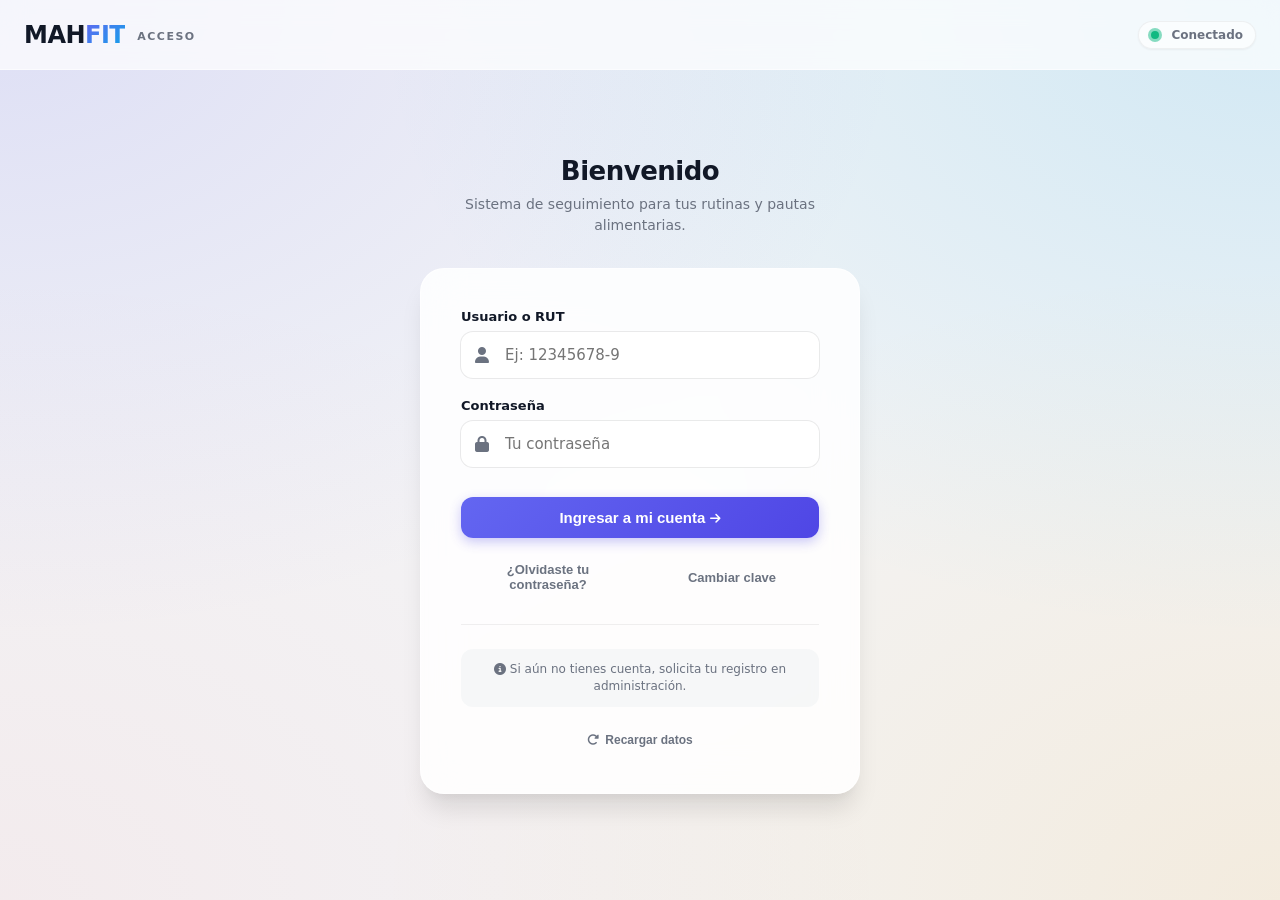
==== commit cbe9da3d: "Update index.html" ====
--- a/index.html
+++ b/index.html
@@ -2,546 +2,451 @@
 <html lang="es">
 <head>
   <meta charset="UTF-8" />
-  <meta name="viewport" content="width=device-width, initial-scale=1.0" />
+  <meta name="viewport" content="width=device-width, initial-scale=1.0, maximum-scale=1.0, user-scalable=no" />
   <title>MAH FIT | Acceso</title>
-  <link rel="stylesheet" href="assets/styles.css" />
+  
   <link rel="stylesheet" href="https://cdnjs.cloudflare.com/ajax/libs/font-awesome/6.4.0/css/all.min.css">
 
   <style>
-    :root{
-      --bg:#ffffff;
-      --surface:#ffffff;
-      --surface-2:#f8f9fa;
-      --surface-3:#f1f3f5;
-      --stroke:#e9ecef;
-      --stroke-2:#dee2e6;
-
-      --txt:#212529;
-      --txt-2:#495057;
-      --mut:#868e96;
-
-      --brand:#5a67d8;
-      --brand2:#7c5cff;
-      --brand-grad: linear-gradient(135deg, #5a67d8, #7c5cff);
-
-      --ok:#2bd576;
-      --bad:#ff6b6b;
-      --warn:#ffd166;
-
-      --radius:16px;
-      --radius-lg:20px;
-      --shadow:0 4px 12px rgba(0,0,0,.05);
-      --shadow-lg:0 8px 24px rgba(0,0,0,.08);
-      --shadow-xl:0 12px 32px rgba(0,0,0,.10);
-
-      --max:1150px;
-      --safe-bottom: env(safe-area-inset-bottom, 0px);
-      --safe-top: env(safe-area-inset-top, 0px);
-      --transition: all .2s ease;
-    }
-
-    *{ box-sizing:border-box; margin:0; padding:0; }
-    html,body{
-      height:100%;
-      font-family:-apple-system, BlinkMacSystemFont, "Segoe UI", Roboto, Oxygen, Ubuntu, "Helvetica Neue", sans-serif;
-      background: var(--bg);
-      color: var(--txt);
+    :root {
+      /* Palette Moderna */
+      --primary: #6366f1;
+      --primary-dark: #4f46e5;
+      --primary-light: #818cf8;
+      --accent: #0ea5e9; 
+      
+      --bg-color: #f3f4f6;
+      --surface: rgba(255, 255, 255, 0.85);
+      --surface-hover: rgba(255, 255, 255, 0.95);
+      --glass-border: rgba(255, 255, 255, 0.6);
+      
+      --text-main: #111827;
+      --text-muted: #6b7280;
+      
+      --success: #10b981;
+      --danger: #ef4444;
+      --warning: #f59e0b;
+
+      --radius-sm: 8px;
+      --radius-md: 12px;
+      --radius-lg: 24px;
+      
+      --shadow-sm: 0 1px 2px 0 rgba(0, 0, 0, 0.05);
+      --shadow-lg: 0 10px 15px -3px rgba(0, 0, 0, 0.1), 0 4px 6px -2px rgba(0, 0, 0, 0.05);
+      --shadow-xl: 0 20px 25px -5px rgba(0, 0, 0, 0.1), 0 10px 10px -5px rgba(0, 0, 0, 0.04);
+
+      --transition: all 0.25s cubic-bezier(0.4, 0, 0.2, 1);
+      --font-family: 'Inter', system-ui, -apple-system, sans-serif;
+    }
+
+    * { box-sizing: border-box; margin: 0; padding: 0; }
+
+    body {
+      font-family: var(--font-family);
+      background-color: var(--bg-color);
+      /* Fondo Animado */
+      background-image: 
+        radial-gradient(at 0% 0%, rgba(99, 102, 241, 0.15) 0px, transparent 50%),
+        radial-gradient(at 100% 0%, rgba(14, 165, 233, 0.15) 0px, transparent 50%),
+        radial-gradient(at 100% 100%, rgba(245, 158, 11, 0.1) 0px, transparent 50%),
+        radial-gradient(at 0% 100%, rgba(239, 68, 68, 0.05) 0px, transparent 50%);
+      background-attachment: fixed;
+      background-size: cover;
+      color: var(--text-main);
+      min-height: 100vh;
+      display: flex;
+      flex-direction: column;
       -webkit-font-smoothing: antialiased;
-      -moz-osx-font-smoothing: grayscale;
-      line-height:1.5;
-    }
-    a{ color:inherit; text-decoration:none; }
-    button{ font:inherit; cursor:pointer; border:none; background:none; }
-
-    body{
-      background:
-        radial-gradient(1200px 800px at 20% -10%, rgba(124,92,255,.10), transparent 60%),
-        radial-gradient(900px 700px at 100% 0%, rgba(90,103,216,.10), transparent 55%),
-        linear-gradient(180deg, #fff, #fbfcff);
-    }
-
-    .wrap{
-      max-width: var(--max);
-      margin: 0 auto;
-      padding: calc(14px + var(--safe-top)) 18px calc(26px + var(--safe-bottom));
-    }
-
-    /* =========================
-   TOPBAR PRO
-   ========================= */
-.topbar{
-  position: sticky;
-  top: 0;
-  z-index: 30;
-  padding: 10px 0;
-  background: rgba(255,255,255,.78);
-  backdrop-filter: blur(14px);
-  -webkit-backdrop-filter: blur(14px);
-  border-bottom: 1px solid rgba(0,0,0,.06);
-  box-shadow: 0 10px 30px rgba(0,0,0,.05);
-}
-
-.topbar-row{
-  display:flex;
-  align-items:center;
-  justify-content:space-between;
-  gap: 14px;
-}
-
-/* Logo left */
-.brand{
-  display:flex;
-  align-items:baseline;
-  gap: 10px;
-  min-width: 220px;
-}
-.brandLogo{
-  display:flex;
-  align-items:baseline;
-  gap:6px;
-  font-weight: 1000;
-  letter-spacing: 1px;
-  line-height: 1;
-}
-.brandLogo .mah{ color:#111827; font-size:20px; padding-left: 5px; }
-.brandLogo .fit{ color:#23a6ff; font-size:20px; padding-left: 5px; }
-
-.brandText span{
-  display:block;
-  font-size: 10px;
-  font-weight: 900;
-  letter-spacing: 2px;
-  text-transform: uppercase;
-  color: rgba(0,0,0,.45);
-  margin-left: 2px;
-}
-
-/* Right side chips */
-.topRight{
-  display:flex;
-  align-items:center;
-  gap: 10px;
-  
-  flex-wrap: wrap;
-  justify-content:flex-end;
-}
-
-.statusChip,
-.sectionChip{
-  display:inline-flex;
-  align-items:center;
-  gap: 8px;
-  padding: 8px 12px;
-  border-radius: 999px;
-  background: rgba(255,255,255,.85);
-  border: 1px solid rgba(0,0,0,.08);
-  box-shadow: 0 8px 22px rgba(0,0,0,.06);
-  color: rgba(0,0,0,.72);
-  font-size: 12px;
-  font-weight: 800;
-  white-space: nowrap;
-}
-
-.sectionChip{
-  background: rgba(90,103,216,.10);
-  border-color: rgba(90,103,216,.18);
-  color: rgba(60,65,190,.92);
-}
-.sectionChip i{
-  font-size: 13px;
-}
-
-/* DB DOT (compatible con app.js) */
-.db-dot{
-  width:10px; height:10px;
-  border-radius: 999px;
-  background: rgba(0,0,0,.30);
-  box-shadow: 0 0 0 4px rgba(0,0,0,.06);
-}
-.db-dot.connecting{
-  background: #ffd166;
-  box-shadow: 0 0 0 4px rgba(255,209,102,.28);
-  animation: dbPulse 1.0s ease-in-out infinite;
-}
-.db-dot.connected{
-  background: #2bd576;
-  box-shadow: 0 0 0 4px rgba(43,213,118,.25);
-  animation:none;
-}
-.db-dot.error{
-  background: #ff6b6b;
-  box-shadow: 0 0 0 4px rgba(255,107,107,.22);
-  animation:none;
-}
-@keyframes dbPulse{
-  0%,100%{ transform:scale(1); opacity:.75; }
-  50%{ transform:scale(1.25); opacity:1; }
-}
-
-.statusText{
-  font-weight: 900;
-  letter-spacing: .1px;
-}
-
-/* Mobile tweak */
-@media(max-width:520px){
-  .brand{ min-width:auto; }
-  .brandText{ display:none; }   /* deja solo MAH FIT en móvil */
-  .statusChip, .sectionChip{ padding: 7px 10px; }
-}
-
-
-    /* app.js usa #dbDot y #dbText */
-    .db-dot{
-      width: 10px; height: 10px; border-radius: 999px;
-      background: var(--mut);
+    }
+
+    /* === TOPBAR === */
+    .topbar {
+      position: fixed;
+      top: 0; left: 0; right: 0;
+      height: 70px;
+      display: flex;
+      align-items: center;
+      justify-content: space-between;
+      padding: 0 24px;
+      z-index: 50;
+      background: rgba(255, 255, 255, 0.7);
+      backdrop-filter: blur(12px);
+      border-bottom: 1px solid rgba(255,255,255,0.5);
+    }
+
+    .brand {
+      display: flex;
+      align-items: center;
+      gap: 8px;
+      text-decoration: none;
+    }
+    .brandLogo {
+      font-size: 24px;
+      font-weight: 800;
+      letter-spacing: -0.5px;
+    }
+    .brandLogo .mah { color: var(--text-main); }
+    .brandLogo .fit { 
+      background: linear-gradient(135deg, var(--primary), var(--accent));
+      -webkit-background-clip: text;
+      -webkit-text-fill-color: transparent;
+    }
+    .brandText span {
+      font-size: 11px;
+      text-transform: uppercase;
+      letter-spacing: 1.5px;
+      font-weight: 700;
+      color: var(--text-muted);
+      margin-left: 4px;
+    }
+
+    .topRight {
+      display: flex;
+      gap: 12px;
+      align-items: center;
+    }
+
+    .statusChip {
+      display: flex;
+      align-items: center;
+      gap: 8px;
+      padding: 6px 12px;
+      background: rgba(255,255,255,0.6);
+      border: 1px solid rgba(0,0,0,0.05);
+      border-radius: 20px;
+      font-size: 12px;
+      font-weight: 600;
+      color: var(--text-muted);
+      box-shadow: var(--shadow-sm);
+    }
+
+    /* DB DOT */
+    .db-dot {
+      width: 8px; height: 8px;
+      border-radius: 50%;
+      background: var(--text-muted);
       position: relative;
-      flex-shrink: 0;
-    }
-    .db-dot::after{
-      content:"";
-      position:absolute;
-      inset:-3px;
-      border-radius:999px;
-      background: rgba(134,142,150,.18);
-    }
-    .db-dot.connecting{ background: var(--warn); }
-    .db-dot.connecting::after{
-      background: rgba(255,209,102,.22);
-      animation: dbPulse 1.0s ease-in-out infinite;
-    }
-    .db-dot.connected{ background: var(--ok); }
-    .db-dot.connected::after{ background: rgba(43,213,118,.20); animation:none; }
-    .db-dot.error{ background: var(--bad); }
-    .db-dot.error::after{ background: rgba(255,107,107,.22); animation:none; }
-
-    @keyframes dbPulse{
-      0%,100%{ transform:scale(1); opacity:.75; }
-      50%{ transform:scale(1.25); opacity:1; }
-    }
-
-    .badge{
-      padding: 7px 10px;
-      border-radius: 999px;
-      border: 1px solid var(--stroke);
-      background: var(--surface-2);
-      color: var(--txt-2);
+    }
+    .db-dot::after {
+      content: ""; position: absolute; inset: -3px;
+      border-radius: 50%; opacity: 0.5;
+    }
+    .db-dot.connecting { background: var(--warning); }
+    .db-dot.connecting::after { background: var(--warning); animation: pulse 1.5s infinite; }
+    .db-dot.connected { background: var(--success); }
+    .db-dot.connected::after { background: var(--success); }
+    .db-dot.error { background: var(--danger); }
+    
+    @keyframes pulse {
+      0% { transform: scale(1); opacity: 0.8; }
+      100% { transform: scale(2); opacity: 0; }
+    }
+
+    /* === MAIN LAYOUT === */
+    .main-wrap {
+      flex: 1;
+      display: flex;
+      align-items: center;
+      justify-content: center;
+      padding: 90px 20px 40px; /* Top padding > topbar height */
+      width: 100%;
+    }
+
+    .login-container {
+      width: 100%;
+      max-width: 440px;
+      perspective: 1000px;
+    }
+
+    /* === CARD DESIGN === */
+    .glass-card {
+      background: var(--surface);
+      backdrop-filter: blur(20px);
+      -webkit-backdrop-filter: blur(20px);
+      border: 1px solid var(--glass-border);
+      border-radius: var(--radius-lg);
+      padding: 40px;
+      box-shadow: var(--shadow-xl);
+      animation: slideUpFade 0.6s cubic-bezier(0.16, 1, 0.3, 1);
+    }
+
+    @keyframes slideUpFade {
+      from { opacity: 0; transform: translateY(30px) scale(0.98); }
+      to { opacity: 1; transform: translateY(0) scale(1); }
+    }
+
+    .heroTitle {
+      text-align: center;
+      margin-bottom: 32px;
+    }
+    .heroTitle h1 {
+      font-size: 26px;
+      font-weight: 800;
+      color: var(--text-main);
+      margin-bottom: 8px;
+      letter-spacing: -0.5px;
+    }
+    .heroTitle p {
+      font-size: 14px;
+      color: var(--text-muted);
+      line-height: 1.5;
+    }
+
+    /* === FORM ELEMENTS === */
+    .form-group {
+      margin-bottom: 20px;
+      position: relative;
+    }
+    .form-group label {
+      display: block;
+      font-size: 13px;
+      font-weight: 600;
+      color: var(--text-main);
+      margin-bottom: 8px;
+    }
+    
+    .input-wrapper {
+      position: relative;
+    }
+    .input-wrapper i {
+      position: absolute;
+      left: 14px;
+      top: 50%;
+      transform: translateY(-50%);
+      color: var(--text-muted);
+      font-size: 16px;
+      pointer-events: none;
+      transition: var(--transition);
+    }
+    
+    .input {
+      width: 100%;
+      padding: 12px 16px 12px 42px; /* Espacio para el icono */
+      border-radius: var(--radius-md);
+      border: 2px solid transparent; /* Truco para el borde gradiente o solido */
+      background: #fff;
+      box-shadow: 0 0 0 1px rgba(0,0,0,0.08); /* Borde sutil */
+      font-size: 15px;
+      color: var(--text-main);
+      font-family: inherit;
+      transition: var(--transition);
+      outline: none;
+    }
+    .input:hover {
+      box-shadow: 0 0 0 1px rgba(0,0,0,0.15);
+    }
+    .input:focus {
+      box-shadow: 0 0 0 4px rgba(99, 102, 241, 0.15);
+      border-color: var(--primary);
+    }
+    .input:focus + i {
+      color: var(--primary);
+    }
+
+    /* Botones */
+    .btn {
+      display: inline-flex;
+      align-items: center;
+      justify-content: center;
+      gap: 8px;
+      padding: 12px 20px;
+      border-radius: var(--radius-md);
+      font-weight: 600;
+      font-size: 15px;
+      cursor: pointer;
+      border: none;
+      transition: var(--transition);
+      text-decoration: none;
+      width: 100%;
+    }
+
+    .btn.primary {
+      background: linear-gradient(135deg, var(--primary), var(--primary-dark));
+      color: #fff;
+      box-shadow: 0 4px 12px rgba(79, 70, 229, 0.3);
+    }
+    .btn.primary:hover {
+      transform: translateY(-2px);
+      box-shadow: 0 8px 16px rgba(79, 70, 229, 0.4);
+    }
+    .btn.primary:active { transform: translateY(0); }
+    /* Estado deshabilitado del botón */
+    .btn.primary:disabled {
+        opacity: 0.8;
+        cursor: not-allowed;
+        filter: grayscale(0.2);
+    }
+
+    .btn.ghost {
+      background: transparent;
+      color: var(--text-muted);
+      font-size: 13px;
+      padding: 8px;
+    }
+    .btn.ghost:hover {
+      color: var(--primary);
+      background: rgba(99, 102, 241, 0.05);
+    }
+
+    .miniActions {
+      display: flex;
+      justify-content: space-between;
+      margin-top: 16px;
+      gap: 10px;
+    }
+
+    /* Mensajes */
+    .msg {
+      margin-top: 16px;
+      padding: 12px;
+      border-radius: var(--radius-md);
+      font-size: 13px;
+      font-weight: 600;
+      text-align: center;
+      display: none; /* Oculto por defecto, JS lo muestra */
+    }
+    .msg:not(:empty) { display: block; animation: fadeIn 0.3s ease; }
+    .msg.ok { background: rgba(16, 185, 129, 0.1); color: #047857; border: 1px solid rgba(16, 185, 129, 0.2); }
+    .msg.bad { background: rgba(239, 68, 68, 0.1); color: #b91c1c; border: 1px solid rgba(239, 68, 68, 0.2); }
+
+    /* Separadores y notas */
+    .hr {
+      height: 1px;
+      background: rgba(0,0,0,0.06);
+      margin: 24px 0;
+    }
+
+    .notice {
       font-size: 12px;
-      font-weight: 900;
-      white-space: nowrap;
-    }
-
-    /* CONTENIDO */
-    .heroTitle{ display:flex; flex-direction:column; gap:8px; margin: 10px 0 16px; }
-    .heroTitle h1{ font-size: 28px; letter-spacing: -0.3px; line-height:1.1; }
-    .heroTitle p{ color: var(--mut); font-weight: 650; max-width: 72ch; }
-
-    .card{
-      background: var(--surface);
-      border: 1px solid var(--stroke);
+      color: var(--text-muted);
+      text-align: center;
+      background: rgba(243, 244, 246, 0.7);
+      padding: 12px;
+      border-radius: var(--radius-md);
+      line-height: 1.4;
+    }
+
+    .supportLinkWrap {
+      margin-top: 20px;
+      text-align: center;
+    }
+    .supportLink {
+      background: none; border: none;
+      color: var(--text-muted);
+      font-size: 12px;
+      font-weight: 600;
+      cursor: pointer;
+      display: inline-flex; align-items: center; gap: 6px;
+      padding: 6px 12px;
+      border-radius: 20px;
+      transition: var(--transition);
+    }
+    .supportLink:hover { background: rgba(0,0,0,0.05); color: var(--text-main); }
+
+    /* === MODALS === */
+    .modalBack {
+      position: fixed; inset: 0;
+      background: rgba(0, 0, 0, 0.3); /* Backdrop oscuro sutil */
+      backdrop-filter: blur(5px);
+      z-index: 100;
+      display: none; /* JS controla esto */
+      align-items: center; justify-content: center;
+      padding: 20px;
+      opacity: 0;
+      transition: opacity 0.3s ease;
+    }
+    .modalBack.show {
+      display: flex; opacity: 1;
+    }
+    
+    .modal {
+      background: #fff;
+      width: 100%; max-width: 500px;
       border-radius: var(--radius-lg);
-      box-shadow: var(--shadow);
-      overflow:hidden;
+      box-shadow: var(--shadow-xl);
+      overflow: hidden;
+      transform: scale(0.95);
+      transition: transform 0.3s cubic-bezier(0.16, 1, 0.3, 1);
+    }
+    .modalBack.show .modal { transform: scale(1); }
+
+    .modalHead {
+      padding: 20px 24px;
+      border-bottom: 1px solid rgba(0,0,0,0.05);
+      display: flex; justify-content: space-between; align-items: flex-start;
+      background: #fafafa;
+    }
+    .modalHead strong { font-size: 18px; color: var(--text-main); display: block; margin-bottom: 4px; }
+    .modalSub { font-size: 13px; color: var(--text-muted); line-height: 1.3; }
+    
+    .closeBtn {
+      background: transparent; border: none;
+      font-size: 20px; color: var(--text-muted);
+      cursor: pointer; width: 32px; height: 32px;
+      border-radius: 50%;
+      display: flex; align-items: center; justify-content: center;
       transition: var(--transition);
     }
-    .card:hover{ box-shadow: var(--shadow-lg); }
-
-    .head{
-      padding: 16px 16px 12px;
-      display:flex;
-      align-items:flex-start;
-      justify-content:space-between;
-      gap: 12px;
-      border-bottom: 1px solid var(--stroke);
-    }
-    .head strong{ font-weight: 1000; letter-spacing: -0.2px; color: var(--txt); }
-    .pill{
-      display:inline-flex;
-      align-items:center;
-      justify-content:center;
-      padding: 6px 10px;
-      border-radius: 999px;
-      border: 1px solid var(--stroke);
-      background: var(--surface-2);
-      color: var(--txt-2);
-      font-weight: 900;
-      font-size: 12px;
-      white-space: nowrap;
-    }
-    .body{ padding: 16px; }
-
-    .loginOnly{ max-width: 760px; }
-
-    .form label{
-      display:block;
-      margin: 10px 0 6px;
-      color: var(--mut);
-      font-weight: 900;
-      font-size: 12px;
-      letter-spacing:.2px;
-    }
-    .input{
-      width:100%;
-      padding: 12px 12px;
-      border-radius: 12px;
-      border: 1px solid var(--stroke-2);
-      background: #fff;
-      color: var(--txt);
-      outline:none;
-      font-weight: 750;
-      transition: var(--transition);
-    }
-    .input:focus{
-      border-color: rgba(90,103,216,.55);
-      box-shadow: 0 0 0 3px rgba(90,103,216,.12);
-    }
-    .input::placeholder{ color: rgba(134,142,150,.85); font-weight: 650; }
-
-    .row{ display:grid; grid-template-columns: 1fr 1fr; gap: 10px; }
-    @media(max-width:520px){ .row{ grid-template-columns: 1fr; } }
-
-    .btn{
-      border: 1px solid var(--stroke-2);
-      background: var(--surface-2);
-      color: var(--txt);
-      padding: 10px 12px;
-      border-radius: 12px;
-      font-weight: 950;
-      letter-spacing:.1px;
-      transition: var(--transition);
-      user-select:none;
-      text-decoration:none;
-      display:inline-flex;
-      justify-content:center;
-      align-items:center;
-      gap: 8px;
-    }
-    .btn:hover{
-      transform: translateY(-1px);
-      box-shadow: var(--shadow);
-      background: var(--surface-3);
-    }
-    .btn:active{ transform: translateY(0px); }
-
-    .btn.primary{
-      border-color: rgba(90,103,216,.35);
-      background: var(--brand-grad);
-      color: #fff;
-      box-shadow: 0 4px 12px rgba(90,103,216,.25);
-    }
-    .btn.primary:hover{ box-shadow: 0 6px 16px rgba(90,103,216,.35); }
-
-    .btn.ghost{
-      background: #fff;
-      color: var(--txt-2);
-      border-color: var(--stroke-2);
-    }
-    .btn.ghost:hover{
-      background: var(--surface-2);
-      border-color: rgba(90,103,216,.25);
-    }
-    .btn.block{ width:100%; }
-
-    .miniActions{
-      display:flex;
-      gap: 10px;
-      flex-wrap: wrap;
-      margin-top: 10px;
-    }
-    .miniActions .btn{ flex: 1; min-width: 190px; }
-
-    .hr{ height:1px; background: var(--stroke); margin: 14px 0; }
-
-    .notice{
-      padding: 12px 12px;
-      border-radius: 12px;
-      border: 1px solid var(--stroke);
-      background: var(--surface-2);
-      color: var(--txt-2);
-      font-size: 13px;
-      line-height: 1.45;
-      font-weight: 650;
-    }
-
-    .msg{ margin-top: 10px; font-size: 13px; font-weight: 950; }
-    .msg.ok{ color: #1f7a49; }
-    .msg.bad{ color: #8a2a2a; }
-
-    .footerHint{ margin-top: 12px; color: var(--mut); font-weight: 650; font-size: 12px; line-height: 1.4; }
-
-    /* botón reset discreto */
-    .supportLinkWrap{ margin-top: 10px; display:flex; justify-content:center; }
-    .supportLink{
-      background: transparent;
-      border:none;
-      color: var(--mut);
-      font-weight: 800;
-      font-size: 12px;
-      display:inline-flex;
-      align-items:center;
-      gap:8px;
-      padding: 8px 10px;
-      border-radius: 999px;
-      cursor:pointer;
-      transition: var(--transition);
-    }
-    .supportLink:hover{
-      background: var(--surface-2);
-      color: var(--txt-2);
-      box-shadow: var(--shadow);
-      transform: translateY(-1px);
-    }
-    .supportLink i{ color: var(--brand); }
-
-    /* =========================
-       MODALS (como tu captura)
-       ========================= */
-    .modalBack{
-      position:fixed; inset:0;
-      background: rgba(0,0,0,.45);
-      display:none;
-      align-items:center;
-      justify-content:center;
-      padding: 18px;
-      z-index: 50;
-    }
-    .modalBack.show{ display:flex; }
-    .modal{
-      width: min(620px, 100%);
-      background: #fff;
-      border: 1px solid var(--stroke);
-      border-radius: 18px;
-      box-shadow: var(--shadow-xl);
-      overflow:hidden;
-      animation: slideUp .2s ease;
-    }
-    @keyframes slideUp{
-      from{ transform: translateY(12px); opacity: 0; }
-      to{ transform: translateY(0); opacity: 1; }
-    }
-    .modalHead{
-      padding: 16px 16px 12px;
-      display:flex;
-      align-items:flex-start;
-      justify-content:space-between;
-      border-bottom: 1px solid var(--stroke);
-      gap: 12px;
-    }
-    .modalHead strong{ font-weight: 1000; letter-spacing: -0.2px; }
-    .modalSub{
-      color: var(--mut);
-      font-weight: 650;
-      font-size: 13px;
-      margin-top: 4px;
-      line-height: 1.35;
-    }
-    .modalBody{ padding: 16px; }
-    .modalFoot{
-      padding: 12px 16px 16px;
-      display:flex;
-      justify-content:flex-end;
-      gap: 10px;
-      border-top: 1px solid var(--stroke);
-      flex-wrap: wrap;
-    }
-    .closeBtn{
-      width: 38px;height: 38px;
-      border-radius: 12px;
-      border: 1px solid var(--stroke);
-      background: var(--surface-2);
-      display:flex;align-items:center;justify-content:center;
-      font-size: 18px;
-      color: var(--txt-2);
-      transition: var(--transition);
-    }
-    .closeBtn:hover{
-      background: var(--surface-3);
-      transform: translateY(-1px);
-      box-shadow: var(--shadow);
-    }
-
-    /* ====== Password modal extras (del pw.html) ====== */
-    .pw-grid{
-      display:grid;
-      grid-template-columns: 1fr 1fr;
-      gap: 12px;
-      margin-top: 12px;
-    }
-    @media (max-width: 720px){ .pw-grid{ grid-template-columns: 1fr; } }
-
-    .field{ display:flex; flex-direction:column; gap:8px; }
-    .hint{
-      font-size: 12px;
-      color: var(--mut);
-      margin-top: 2px;
-      line-height: 1.35;
-      font-weight: 650;
-    }
-    .inputWrap{ position: relative; display:flex; align-items:center; }
-    .inputWrap input{
-      width: 100%;
-      padding: 12px 42px 12px 12px;
-      border-radius: 12px;
-      border: 1px solid var(--stroke-2);
-      background: #fff;
-      color: var(--txt);
-      outline: none;
-      font-weight: 750;
-      transition: var(--transition);
-    }
-    .inputWrap input:focus{
-      border-color: rgba(90,103,216,.55);
-      box-shadow: 0 0 0 3px rgba(90,103,216,.12);
-    }
-
-    .toggleBtn{
-      position:absolute;
-      right: 8px;
-      height: 34px;
-      width: 34px;
-      border-radius: 10px;
-      border: 1px solid var(--stroke-2);
-      background: var(--surface-2);
-      color: var(--txt-2);
-      display:grid;
-      place-items:center;
-      cursor: pointer;
-      user-select:none;
-      transition: var(--transition);
-    }
-    .toggleBtn:hover{
-      background: var(--surface-3);
-      transform: translateY(-1px);
-      box-shadow: var(--shadow);
-    }
-
-    /* Mensaje pw estilo “cajita” como tu pw.html */
-    #pwMsg.msg{
-      border-radius: 12px;
-      padding: 10px 12px;
-      border: 1px solid var(--stroke);
-      background: var(--surface-2);
-      color: var(--txt-2);
-    }
-    #pwMsg.msg.ok{
-      border-color: rgba(43,213,118,.35);
-      background: rgba(43,213,118,.10);
-      color: #1f7a49;
-    }
-    #pwMsg.msg.bad{
-      border-color: rgba(255,107,107,.35);
-      background: rgba(255,107,107,.10);
-      color: #8a2a2a;
+    .closeBtn:hover { background: rgba(0,0,0,0.05); color: var(--danger); }
+
+    .modalBody { padding: 24px; }
+    .modalFoot {
+      padding: 16px 24px;
+      background: #fafafa;
+      border-top: 1px solid rgba(0,0,0,0.05);
+      display: flex; justify-content: flex-end; gap: 12px;
+    }
+
+    /* Modal inputs override */
+    .modalBody .input { padding-left: 16px; } /* Sin iconos en modal inputs por defecto */
+    .modalBody .inputWrap { position: relative; }
+    .toggleBtn {
+      position: absolute; right: 8px; top: 50%; transform: translateY(-50%);
+      background: none; border: none; color: var(--text-muted);
+      cursor: pointer; padding: 4px;
+    }
+
+    /* Login Button States (Loader) */
+    #loginBtn { position: relative; overflow: hidden; }
+    #loginBtn .btn-loader, #loginBtn .btn-result {
+      position: absolute; inset: 0;
+      display: flex; align-items: center; justify-content: center;
+      background: inherit;
+    }
+    /* Clases de control para el botón */
+    #loginBtn.loading .btn-content { opacity: 0; }
+    #loginBtn.loading .btn-loader { display: flex !important; }
+    
+    #loginBtn.success { background: var(--success); }
+    #loginBtn.success .btn-content { opacity: 0; }
+    #loginBtn.success .btn-result { display: flex !important; }
+    
+    #loginBtn.error { background: var(--danger); }
+    #loginBtn.error .btn-content { opacity: 0; }
+    #loginBtn.error .btn-result { display: flex !important; }
+
+    /* Responsive adjustments */
+    @media(max-width: 520px) {
+      .topbar { padding: 0 16px; }
+      .brandText { display: none; }
+      .glass-card { padding: 24px; }
+      .miniActions { flex-direction: column; gap: 0; }
+      .miniActions .btn { justify-content: flex-start; }
+      .modalHead { padding: 16px; }
+      .modalBody { padding: 16px; }
     }
   </style>
+
+  <script>
+    // Configuraciones globales
+    window.MAHFIT_API_URL = "https://script.google.com/macros/s/AKfycbwxxetYZHZbHWou4jFE7_yOs-7yaz_jHVuXbHxV87JqU8kc7gk3s9PLrMQ5n0djk5RzdA/exec";
+    window.MAHFIT_BOOT_MODE = "none"; 
+  </script>
 </head>
 
 <body data-page="index">
-  <div class="wrap">
-    <!-- TOPBAR -->
-   <header class="topbar">
-  <div class="topbar-row">
-
+
+  <nav class="topbar">
     <div class="brand">
       <div class="brandLogo" aria-label="MAH FIT">
         <span class="mah">MAH</span><span class="fit">FIT</span>
@@ -552,479 +457,367 @@
     </div>
 
     <div class="topRight">
-      <!-- ✅ Estado conexión (no tocar IDs) -->
       <div class="statusChip" title="Estado de conexión">
         <span id="dbDot" class="db-dot connecting"></span>
-        <span id="dbText" class="statusText">Conectando…</span>
-      </div>
-
-      <!-- ✅ Sección actual -->
-      <div class="sectionChip">
-        <i class="fa-solid fa-right-to-bracket"></i>
-        <span>Acceso</span>
+        <span id="dbText" class="statusText" style="margin-left:4px;">Conectando…</span>
       </div>
     </div>
-
+  </nav>
+
+  <div class="main-wrap">
+    <div class="login-container">
+      
+      <div class="heroTitle">
+        <h1>Bienvenido</h1>
+        <p>Sistema de seguimiento para tus rutinas y pautas alimentarias.</p>
+      </div>
+
+      <div class="glass-card">
+        <form id="loginForm" autocomplete="on">
+          
+          <div class="form-group">
+            <label for="loginRut">Usuario o RUT</label>
+            <div class="input-wrapper">
+              <input id="loginRut" class="input" placeholder="Ej: 12345678-9" autocomplete="username" />
+              <i class="fas fa-user"></i>
+            </div>
+          </div>
+
+          <div class="form-group">
+            <label for="loginPass">Contraseña</label>
+            <div class="input-wrapper">
+              <input id="loginPass" class="input" type="password" placeholder="Tu contraseña" autocomplete="current-password" />
+              <i class="fas fa-lock"></i>
+            </div>
+          </div>
+
+          <button id="loginBtn" class="btn primary" type="submit" style="margin-top: 10px;">
+            <span class="btn-content">
+              <span>Ingresar a mi cuenta</span> <i class="fas fa-arrow-right" style="font-size:12px;"></i>
+            </span>
+            <span class="btn-loader" style="display:none;"><i class="fas fa-spinner fa-spin"></i></span>
+            <span class="btn-result" style="display:none;"><i class="fas fa-check"></i></span>
+          </button>
+
+          <div class="miniActions">
+            <button id="btnForgot" class="btn ghost" type="button">
+              ¿Olvidaste tu contraseña?
+            </button>
+            <button id="btnPwModal" class="btn ghost" type="button">
+              Cambiar clave
+            </button>
+          </div>
+
+          <div id="msgLogin" class="msg"></div>
+
+          <div class="hr"></div>
+
+          <div class="notice">
+            <i class="fas fa-info-circle"></i> 
+            Si aún no tienes cuenta, solicita tu registro en administración.
+          </div>
+
+          <div class="supportLinkWrap">
+            <button id="resetBtn" class="supportLink" type="button">
+              <i class="fas fa-rotate-right"></i> Recargar datos
+            </button>
+          </div>
+
+        </form>
+      </div>
+    </div>
   </div>
-</header>
-
-
-    <!-- CONTENIDO -->
-    <main class="loginOnly">
-      <div class="heroTitle">
-        <h1>Tu plataforma de entrenamiento</h1>
-        <p>
-          Ingresa con tu <b>RUT/Usuario</b> y tu contraseña.
-          Si no puedes acceder, puedes cambiar tu contraseña o recuperar tu acceso.
-        </p>
-      </div>
-
-      <section>
-        <div class="card">
-          <div class="head">
-            <strong>Login</strong>
-            <span class="pill">RUT + clave</span>
-          </div>
-
-          <div class="body">
-            <form id="loginForm" class="form" autocomplete="on">
-              <div class="row">
-                <div>
-                  <label>Usuario o RUT</label>
-                  <input id="loginRut" class="input" placeholder="Ej: 12345678-9" autocomplete="username" />
-                </div>
-                <div>
-                  <label>Contraseña</label>
-                  <input id="loginPass" class="input" type="password" placeholder="Tu contraseña" autocomplete="current-password" />
-                </div>
-              </div>
-
-              <button class="btn primary block" type="submit" style="margin-top:14px;">
-                <i class="fas fa-right-to-bracket"></i> Ingresar
-              </button>
-
-              <div class="miniActions">
-                <button id="btnPwModal" class="btn ghost" type="button">
-                  <i class="fas fa-key"></i> Cambiar contraseña
-                </button>
-                <button id="btnForgot" class="btn ghost" type="button">
-                  <i class="fas fa-envelope"></i> Olvidé mi contraseña
-                </button>
-              </div>
-
-              <div id="msgLogin" class="msg"></div>
-
-              <div class="hr"></div>
-
-              <div class="notice">
-                <b>Registro:</b> Tu cuenta la crea administración (funcionario).<br/>
-                Si aún no tienes acceso, solicita tu registro.
-              </div>
-
-              <div class="supportLinkWrap">
-                <button id="resetBtn" class="supportLink" type="button">
-                  <i class="fas fa-rotate"></i> ¿No carga? Reiniciar datos
-                </button>
-              </div>
-
-              <div class="footerHint">
-                Tip: si cambiaste tu contraseña recientemente, vuelve a ingresar con la nueva clave.
-              </div>
-            </form>
-          </div>
-        </div>
-      </section>
-    </main>
-  </div>
-
-  <!-- Modal: Recuperar acceso -->
+
   <div id="forgotBack" class="modalBack" aria-hidden="true">
-    <div class="modal" role="dialog" aria-modal="true" aria-labelledby="forgotTitle">
+    <div class="modal" role="dialog" aria-modal="true">
       <div class="modalHead">
         <div>
           <strong id="forgotTitle">Recuperar acceso</strong>
-          <div class="modalSub">
-            Ingresa tu RUT y el correo asociado a tu cuenta. Si coinciden, te enviaremos tu usuario y contraseña.
-          </div>
+          <div class="modalSub">Te enviaremos tus credenciales a tu correo.</div>
         </div>
-        <button id="forgotClose" class="closeBtn" type="button" aria-label="Cerrar">✕</button>
+        <button id="forgotClose" class="closeBtn" type="button">✕</button>
       </div>
 
       <div class="modalBody">
-        <div class="notice">
-          <b>Importante:</b> Por seguridad, solo enviamos el acceso al correo registrado oficialmente en tu cuenta.
+        <div class="form-group">
+          <label>Tu RUT / Usuario</label>
+          <input id="forgotRut" class="input" placeholder="Ej: 12345678-9" style="padding-left:16px;" />
         </div>
-
-        <div class="hr"></div>
-
-        <label style="display:block;margin:10px 0 6px;color:var(--mut);font-weight:900;font-size:12px;">
-          Tu RUT/Usuario
-        </label>
-        <input id="forgotRut" class="input" placeholder="Ej: 12345678-9" />
-
-        <label style="display:block;margin:10px 0 6px;color:var(--mut);font-weight:900;font-size:12px;">
-          Correo asociado
-        </label>
-        <input id="forgotEmail" class="input" placeholder="Ej: ma*****@gmail.com" />
-
-        <div id="forgotHint" class="footerHint"></div>
+        <div class="form-group">
+          <label>Correo asociado</label>
+          <input id="forgotEmail" class="input" placeholder="Ej: nombre@correo.com" style="padding-left:16px;" />
+        </div>
+
+        <div id="forgotHint" style="font-size:12px; color:var(--text-muted); margin-bottom:10px;"></div>
         <div id="forgotMsg" class="msg"></div>
       </div>
 
       <div class="modalFoot">
-        <button id="forgotSend" class="btn primary" type="button">
-          <i class="fas fa-paper-plane"></i> Enviar acceso
-        </button>
-        <button id="goPwFromForgot" class="btn ghost" type="button">
-          <i class="fas fa-key"></i> Cambiar contraseña
-        </button>
+        <button id="goPwFromForgot" class="btn ghost" type="button" style="width:auto;">Cambiar clave</button>
+        <button id="forgotSend" class="btn primary" type="button" style="width:auto;">Enviar acceso</button>
       </div>
     </div>
   </div>
 
-  <!-- Modal: Cambiar contraseña (lógica igual a tu pw.html) -->
   <div id="pwBack" class="modalBack" aria-hidden="true">
-    <div class="modal" role="dialog" aria-modal="true" aria-labelledby="pwTitle">
+    <div class="modal" role="dialog" aria-modal="true">
       <div class="modalHead">
         <div>
           <strong id="pwTitle">Cambiar contraseña</strong>
-          <div class="modalSub">Ingresa tu RUT/Usuario, tu contraseña actual y define una nueva.</div>
+          <div class="modalSub">Define una nueva clave segura.</div>
         </div>
-        <button id="pwClose" class="closeBtn" type="button" aria-label="Cerrar">✕</button>
+        <button id="pwClose" class="closeBtn" type="button">✕</button>
       </div>
 
       <div class="modalBody">
-        <div class="notice">
-          <b>Consejo:</b> usa 8+ caracteres y evita 1234/rut. Si olvidaste tu clave, usa “Recuperar acceso”.
-        </div>
-
         <form id="pwForm" autocomplete="off">
-          <div class="pw-grid">
-            <div class="field">
+          <div style="display:grid; gap:16px;">
+            <div class="form-group" style="margin:0;">
               <label>RUT / Usuario</label>
-              <div class="inputWrap">
-                <input id="pwRut" placeholder="Ej: 12345678-9" required />
-              </div>
-              <div class="hint">Debe coincidir con tu cuenta registrada.</div>
+              <input id="pwRut" class="input" placeholder="Ej: 12345678-9" required style="padding-left:16px;" />
             </div>
 
-            <div class="field">
+            <div class="form-group" style="margin:0;">
               <label>Contraseña actual</label>
               <div class="inputWrap">
-                <input id="pwOld" placeholder="Tu contraseña actual" type="password" required />
-                <button class="toggleBtn" type="button" data-toggle="pwOld" aria-label="Mostrar/Ocultar">👁</button>
+                <input id="pwOld" class="input" placeholder="Actual" type="password" required style="padding-left:16px;" />
+                <button class="toggleBtn" type="button" data-toggle="pwOld">👁</button>
               </div>
             </div>
 
-            <div class="field">
+            <div class="form-group" style="margin:0;">
               <label>Nueva contraseña</label>
               <div class="inputWrap">
-                <input id="pwNew" placeholder="Mín. 4 caracteres" type="password" required />
-                <button class="toggleBtn" type="button" data-toggle="pwNew" aria-label="Mostrar/Ocultar">👁</button>
+                <input id="pwNew" class="input" placeholder="Nueva clave" type="password" required style="padding-left:16px;" />
+                <button class="toggleBtn" type="button" data-toggle="pwNew">👁</button>
               </div>
-              <div class="hint" id="pwStrength">Tip: mezcla letras y números para mayor seguridad.</div>
+              <div class="hint" id="pwStrength" style="font-size:11px; color:var(--primary); margin-top:4px;">Mezcla letras y números.</div>
             </div>
 
-            <div class="field">
+            <div class="form-group" style="margin:0;">
               <label>Repetir nueva contraseña</label>
               <div class="inputWrap">
-                <input id="pwNew2" placeholder="Repite la nueva contraseña" type="password" required />
-                <button class="toggleBtn" type="button" data-toggle="pwNew2" aria-label="Mostrar/Ocultar">👁</button>
+                <input id="pwNew2" class="input" placeholder="Repite la clave" type="password" required style="padding-left:16px;" />
+                <button class="toggleBtn" type="button" data-toggle="pwNew2">👁</button>
               </div>
-              <div class="hint" id="pwMatchHint">Asegúrate que coincidan.</div>
+              <div class="hint" id="pwMatchHint" style="font-size:11px; color:var(--text-muted); margin-top:4px;"></div>
             </div>
           </div>
-
+          
           <div id="pwMsg" class="msg" style="display:none;"></div>
-
-          <div class="modalFoot" style="padding-left:0; padding-right:0; border-top:none; margin-top: 12px;">
-            <button id="pwGoForgot" class="btn ghost" type="button">
-              <i class="fas fa-envelope"></i> Recuperar acceso
-            </button>
-            <button class="btn primary" id="pwSave" type="submit">
-              <i class="fas fa-floppy-disk"></i> Guardar nueva contraseña
-            </button>
+          
+          <div class="modalFoot" style="margin-top:20px; padding:0; border:none; background:white;">
+            <button id="pwGoForgot" class="btn ghost" type="button" style="width:auto;">Recuperar</button>
+            <button class="btn primary" id="pwSave" type="submit" style="width:auto;">Guardar cambios</button>
           </div>
         </form>
       </div>
     </div>
   </div>
 
-  <!-- app.js -->
-  <script src="assets/app.js"></script>
+  <script>window.MAHFIT_BOOT_MODE="login";</script>
+  <script>
+  (function(){
+    const candidates = ["./assets/app.js", "./app.js", "../assets/app.js", "Web/assets/app.js"];
+    function load(src){
+      return new Promise((resolve, reject)=>{
+        const s=document.createElement("script");
+        s.src=src; s.onload=()=>resolve(src); s.onerror=()=>reject(src);
+        document.head.appendChild(s);
+      });
+    }
+    async function ensure(){
+      if(typeof window.requireAuth==="function") return; // Ya cargado
+      for(const p of candidates){
+        try{ await load(p); return; }catch(e){}
+      }
+      console.warn("MAH FIT: app.js no encontrado.");
+    }
+    ensure();
+  })();
+  </script>
 
   <script>
     (function(){
+      // === ELEMENTOS GLOBALES ===
       const resetBtn = document.getElementById("resetBtn");
       const msgLogin = document.getElementById("msgLogin");
-
+      const loginBtn = document.getElementById("loginBtn");
+      const loginForm = document.getElementById("loginForm");
+      
       function setMsg(text, ok){
         if(!msgLogin) return;
         msgLogin.className = "msg " + (ok ? "ok" : "bad");
         msgLogin.textContent = text;
       }
 
+      // === LÓGICA DE ESTADO DEL BOTÓN (CARGANDO/RESET) ===
+      
+      // 1. Al enviar formulario: Mostrar carga y bloquear
+      loginForm?.addEventListener("submit", function(){
+        loginBtn.classList.add("loading");
+        loginBtn.disabled = true;
+      });
+
+      // 2. FUNCIÓN DE RESET DEL BOTÓN
+      function resetLoginButton() {
+        if(loginBtn.disabled) {
+          loginBtn.classList.remove("loading", "success", "error");
+          loginBtn.disabled = false;
+        }
+      }
+
+      // 3. OBSERVER: Vigila si aparece un error en el mensaje
+      // Si el app.js escribe un error en msgLogin, reseteamos el botón.
+      if(msgLogin){
+        const observer = new MutationObserver(function(mutations){
+          mutations.forEach(function(mutation){
+            if(msgLogin.style.display !== 'none' && msgLogin.classList.contains('bad')){
+              // Error detectado visualmente -> Soltar botón
+              resetLoginButton();
+              // Opcional: poner estado visual de error en el botón brevemente
+              loginBtn.classList.add("error");
+              setTimeout(()=> loginBtn.classList.remove("error"), 1000);
+            }
+          });
+        });
+        observer.observe(msgLogin, { attributes: true, attributeFilter: ['style', 'class'], childList: true, characterData: true });
+      }
+
+      // 4. RESET AL ESCRIBIR: Si el usuario corrige datos, reactivar botón
+      document.getElementById("loginRut")?.addEventListener("input", resetLoginButton);
+      document.getElementById("loginPass")?.addEventListener("input", resetLoginButton);
+
+
+      // === RESET LOCAL ===
       resetBtn?.addEventListener("click", ()=>{
         try{
-          localStorage.removeItem("mahfit_users");
-          localStorage.removeItem("mahfit_planes");
-          localStorage.removeItem("mahfit_rutinas");
-          localStorage.removeItem("mahfit_rutinas_v2");
-          localStorage.removeItem("mahfit_plantillas_v2");
-          localStorage.removeItem("mahfit_session");
+          localStorage.clear();
           setMsg("✅ Datos reiniciados. Recargando…", true);
           setTimeout(()=> location.reload(), 450);
-        }catch(e){
-          setMsg("❌ No se pudo reiniciar.", false);
+        }catch(e){ setMsg("❌ Error al reiniciar.", false); }
+      });
+
+      // === MODAL HELPERS ===
+      function show(el){ 
+        el.classList.add("show"); 
+        el.setAttribute("aria-hidden", "false");
+        document.body.style.overflow = "hidden";
+      }
+      function hide(el){ 
+        el.classList.remove("show"); 
+        el.setAttribute("aria-hidden", "true");
+        document.body.style.overflow = "";
+      }
+
+      // --- FORGOT PASSWORD ---
+      const forgotBack = document.getElementById("forgotBack");
+      document.getElementById("btnForgot")?.addEventListener("click", ()=>{
+        show(forgotBack);
+        const rutVal = document.getElementById("loginRut")?.value;
+        if(rutVal) document.getElementById("forgotRut").value = rutVal;
+      });
+      document.getElementById("forgotClose")?.addEventListener("click", ()=> hide(forgotBack));
+      forgotBack?.addEventListener("click", (e)=>{ if(e.target===forgotBack) hide(forgotBack); });
+
+      const forgotSend = document.getElementById("forgotSend");
+      const forgotMsg = document.getElementById("forgotMsg");
+      
+      forgotSend?.addEventListener("click", async ()=>{
+        const rut = document.getElementById("forgotRut").value.trim();
+        const email = document.getElementById("forgotEmail").value.trim();
+        if(!rut || !email) {
+          forgotMsg.className="msg bad"; forgotMsg.textContent="Faltan datos."; return;
+        }
+        
+        if(!window.apiPost) { forgotMsg.textContent="Sin conexión."; return; }
+        
+        forgotSend.disabled = true; forgotSend.textContent = "Enviando...";
+        try {
+          await window.apiPost("send_access_email", { rut, email });
+          forgotMsg.className="msg ok"; forgotMsg.textContent="✅ Revisa tu correo.";
+        } catch(e) {
+          forgotMsg.className="msg bad"; forgotMsg.textContent="❌ " + (e.message || "Error");
+        } finally {
+          forgotSend.disabled = false; forgotSend.textContent = "Enviar acceso";
         }
       });
 
-      // Helpers modal
-      function show(backEl){
-        backEl.classList.add("show");
-        backEl.style.display = "flex";
-        backEl.setAttribute("aria-hidden","false");
-        document.body.style.overflow = "hidden";
+      // --- CHANGE PASSWORD ---
+      const pwBack = document.getElementById("pwBack");
+      document.getElementById("btnPwModal")?.addEventListener("click", ()=>{
+        show(pwBack);
+        const rutVal = document.getElementById("loginRut")?.value;
+        if(rutVal) document.getElementById("pwRut").value = rutVal;
+        document.getElementById("pwMsg").style.display="none";
+      });
+      document.getElementById("pwClose")?.addEventListener("click", ()=> hide(pwBack));
+      pwBack?.addEventListener("click", (e)=>{ if(e.target===pwBack) hide(pwBack); });
+
+      // Cross buttons
+      document.getElementById("goPwFromForgot")?.addEventListener("click", ()=>{ hide(forgotBack); show(pwBack); });
+      document.getElementById("pwGoForgot")?.addEventListener("click", ()=>{ hide(pwBack); show(forgotBack); });
+
+      // Toggle Password Visibility
+      document.querySelectorAll(".toggleBtn").forEach(btn => {
+        btn.addEventListener("click", ()=>{
+          const input = document.getElementById(btn.dataset.toggle);
+          if(input) {
+            input.type = input.type === "password" ? "text" : "password";
+            btn.style.color = input.type === "password" ? "var(--text-muted)" : "var(--primary)";
+          }
+        });
+      });
+
+      // Password Hints
+      const pwNew = document.getElementById("pwNew");
+      const pwNew2 = document.getElementById("pwNew2");
+      const pwStrength = document.getElementById("pwStrength");
+      const pwMatchHint = document.getElementById("pwMatchHint");
+
+      function checkPw(){
+        const v = pwNew.value;
+        const v2 = pwNew2.value;
+        if(v.length > 5) pwStrength.textContent = "✅ Longitud correcta";
+        else pwStrength.textContent = "Usa al menos 6 caracteres";
+        
+        if(v2 && v !== v2) pwMatchHint.textContent = "❌ No coinciden";
+        else if(v2 && v === v2) pwMatchHint.textContent = "✅ Coinciden";
+        else pwMatchHint.textContent = "";
       }
-      function hide(backEl){
-        backEl.classList.remove("show");
-        backEl.style.display = "none";
-        backEl.setAttribute("aria-hidden","true");
-        document.body.style.overflow = "auto";
-      }
-
-      // ==========================
-      // MODAL: RECUPERAR ACCESO
-      // ==========================
-      const forgotBack = document.getElementById("forgotBack");
-      const btnForgot = document.getElementById("btnForgot");
-      const forgotClose = document.getElementById("forgotClose");
-      const forgotRut = document.getElementById("forgotRut");
-      const forgotEmail = document.getElementById("forgotEmail");
-      const forgotSend = document.getElementById("forgotSend");
-      const forgotHint = document.getElementById("forgotHint");
-      const forgotMsg = document.getElementById("forgotMsg");
-
-      function setForgot(text, ok){
-        forgotMsg.className = "msg " + (ok ? "ok" : "bad");
-        forgotMsg.textContent = text;
-      }
-
-      function openForgot(){
-        show(forgotBack);
-
-        const preRut = (document.getElementById("loginRut")?.value || "").trim();
-        if(preRut) forgotRut.value = preRut;
-
-        forgotHint.textContent = "";
-        forgotMsg.textContent = "";
-        setTimeout(()=> forgotRut.focus(), 50);
-
-        try{
-          const users = window.getUsers ? window.getUsers() : [];
-          const u = users.find(x => String(x.rut||"").trim().toUpperCase() === String(forgotRut.value||"").trim().toUpperCase());
-          if(u && u.email){
-            const em = String(u.email).trim();
-            const at = em.indexOf("@");
-            let masked = em;
-            if(at > 2) masked = em.slice(0,2) + "***" + em.slice(at);
-            forgotHint.textContent = "Correo asociado (pista): " + masked + " — completa tu correo real.";
-          }
-        }catch(e){}
-      }
-
-      btnForgot?.addEventListener("click", openForgot);
-      forgotClose?.addEventListener("click", ()=> hide(forgotBack));
-      forgotBack?.addEventListener("click", (e)=>{ if(e.target === forgotBack) hide(forgotBack); });
-
-      forgotRut?.addEventListener("input", ()=>{
-        forgotHint.textContent = "";
-        try{
-          const rut = String(forgotRut.value||"").trim().toUpperCase();
-          const users = window.getUsers ? window.getUsers() : [];
-          const u = users.find(x => String(x.rut||"").trim().toUpperCase() === rut);
-          if(u && u.email){
-            const em = String(u.email).trim();
-            const at = em.indexOf("@");
-            let masked = em;
-            if(at > 2) masked = em.slice(0,2) + "***" + em.slice(at);
-            forgotHint.textContent = "Correo asociado (pista): " + masked + " — completa tu correo real.";
-          }
-        }catch(e){}
-      });
-
-      forgotSend?.addEventListener("click", async ()=>{
-        const rut = String(forgotRut.value||"").trim();
-        const email = String(forgotEmail.value||"").trim();
-
-        if(!rut){ setForgot("❌ Debes ingresar tu RUT/Usuario.", false); return; }
-        if(!email){ setForgot("❌ Debes ingresar el correo asociado.", false); return; }
-
-        if(!window.apiPost){
-          setForgot("❌ Sin conexión con el servidor (apiPost no disponible).", false);
-          return;
+      pwNew?.addEventListener("input", checkPw);
+      pwNew2?.addEventListener("input", checkPw);
+
+      // Submit Change Password
+      document.getElementById("pwForm")?.addEventListener("submit", async (e)=>{
+        e.preventDefault();
+        const msg = document.getElementById("pwMsg");
+        msg.style.display="none";
+        
+        const btn = document.getElementById("pwSave");
+        const rut = document.getElementById("pwRut").value;
+        const oldPass = document.getElementById("pwOld").value;
+        const newPass = document.getElementById("pwNew").value;
+        const newPass2 = document.getElementById("pwNew2").value;
+
+        if(newPass !== newPass2) {
+          msg.className="msg bad"; msg.textContent="Las contraseñas no coinciden."; msg.style.display="block"; return;
         }
 
-        forgotSend.disabled = true;
-        forgotSend.innerHTML = '<i class="fas fa-spinner fa-spin"></i> Enviando…';
-
-        try{
-          await window.apiPost("send_access_email", { rut, email });
-          setForgot("✅ Usuario y contraseña enviados exitosamente a tu correo registrado.", true);
-        }catch(err){
-          setForgot("❌ " + (err?.message || "No se pudo enviar. Verifica tus datos."), false);
-        }finally{
-          forgotSend.disabled = false;
-          forgotSend.innerHTML = '<i class="fas fa-paper-plane"></i> Enviar acceso';
+        btn.disabled = true; btn.innerHTML = '<i class="fas fa-spinner fa-spin"></i>';
+        
+        try {
+          if(!window.apiPost) throw new Error("Sin conexión");
+          await window.apiPost("change_password", { rut, oldPass, newPass });
+          msg.className="msg ok"; msg.textContent="✅ Contraseña cambiada."; msg.style.display="block";
+          setTimeout(()=> hide(pwBack), 1500);
+        } catch(err) {
+          msg.className="msg bad"; msg.textContent="❌ " + (err.message || "Error"); msg.style.display="block";
+        } finally {
+          btn.disabled = false; btn.textContent = "Guardar cambios";
         }
       });
-
-      // ==========================
-      // MODAL: CAMBIAR CONTRASEÑA (MISMA LÓGICA QUE TU pw.html)
-      // ==========================
-      const pwBack = document.getElementById("pwBack");
-      const btnPwModal = document.getElementById("btnPwModal");
-      const pwClose = document.getElementById("pwClose");
-
-      const pwForm = document.getElementById("pwForm");
-      const pwMsg  = document.getElementById("pwMsg");
-      const pwSave = document.getElementById("pwSave");
-
-      const pwRut  = document.getElementById("pwRut");
-      const pwOld  = document.getElementById("pwOld");
-      const pwNew  = document.getElementById("pwNew");
-      const pwNew2 = document.getElementById("pwNew2");
-
-      const pwStrength = document.getElementById("pwStrength");
-      const pwMatchHint = document.getElementById("pwMatchHint");
-
-      function showPwMsg(text, ok){
-        pwMsg.style.display = "block";
-        pwMsg.className = "msg " + (ok ? "ok" : "bad");
-        pwMsg.textContent = text;
-      }
-
-      function openPw(){
-        show(pwBack);
-
-        // Prellenar rut desde login
-        const preRut = (document.getElementById("loginRut")?.value || "").trim();
-        if(preRut) pwRut.value = preRut;
-
-        pwMsg.style.display = "none";
-        pwOld.value = "";
-        pwNew.value = "";
-        pwNew2.value = "";
-        pwStrength.textContent = "Tip: mezcla letras y números para mayor seguridad.";
-        pwMatchHint.textContent = "Asegúrate que coincidan.";
-
-        setTimeout(()=> pwOld.focus(), 80);
-      }
-
-      btnPwModal?.addEventListener("click", openPw);
-      pwClose?.addEventListener("click", ()=> hide(pwBack));
-      pwBack?.addEventListener("click", (e)=>{ if(e.target === pwBack) hide(pwBack); });
-
-      // botones cruzados
-      document.getElementById("goPwFromForgot")?.addEventListener("click", ()=>{
-        hide(forgotBack);
-        openPw();
-      });
-      document.getElementById("pwGoForgot")?.addEventListener("click", ()=>{
-        hide(pwBack);
-        openForgot();
-      });
-
-      // 👁 Toggle mostrar/ocultar (igual a tu pw.html)
-      document.querySelectorAll("[data-toggle]").forEach(btn=>{
-        btn.addEventListener("click", ()=>{
-          const id = btn.getAttribute("data-toggle");
-          const input = document.getElementById(id);
-          if(!input) return;
-          input.type = (input.type === "password") ? "text" : "password";
-          btn.textContent = (input.type === "password") ? "👁" : "🙈";
-        });
-      });
-
-      // Hints fuerza/coinicidencia (igual a tu pw.html)
-      function updateHints(){
-        const v = pwNew.value || "";
-        let score = 0;
-        if(v.length >= 8) score++;
-        if(/[A-Z]/.test(v)) score++;
-        if(/[0-9]/.test(v)) score++;
-        if(/[^a-zA-Z0-9]/.test(v)) score++;
-
-        const labels = [
-          "Tip: mezcla letras y números para mayor seguridad.",
-          "Bien: considera 8+ caracteres.",
-          "Mejor: agrega una MAYÚSCULA o símbolo.",
-          "Muy bien: buena combinación.",
-          "Excelente: contraseña fuerte."
-        ];
-        pwStrength.textContent = labels[Math.min(score, 4)];
-
-        const v2 = pwNew2.value || "";
-        if(!v && !v2){
-          pwMatchHint.textContent = "Asegúrate que coincidan.";
-          return;
-        }
-        if(v2.length === 0){
-          pwMatchHint.textContent = "Repítela para confirmar.";
-          return;
-        }
-        pwMatchHint.textContent = (v === v2) ? "✅ Coinciden." : "❌ No coinciden.";
-      }
-      pwNew.addEventListener("input", updateHints);
-      pwNew2.addEventListener("input", updateHints);
-
-      // Submit (MISMO endpoint y payload)
-      pwForm?.addEventListener("submit", async (e)=>{
-        e.preventDefault();
-        pwMsg.style.display = "none";
-
-        try{
-          const rut = (pwRut.value || "").trim();
-          const oldPass = pwOld.value || "";
-          const newPass = pwNew.value || "";
-          const newPass2 = pwNew2.value || "";
-
-          if(!rut) throw new Error("Debes ingresar tu RUT/Usuario.");
-          if(!oldPass) throw new Error("Debes ingresar tu contraseña actual.");
-          if(newPass !== newPass2) throw new Error("Las nuevas contraseñas no coinciden.");
-          if(newPass.length < 4) throw new Error("La nueva contraseña debe tener al menos 4 caracteres.");
-
-          if(!window.apiPost) throw new Error("Sin conexión con el servidor (apiPost no disponible).");
-
-          pwSave.disabled = true;
-          pwSave.innerHTML = '<i class="fas fa-spinner fa-spin"></i> Guardando…';
-
-          await window.apiPost("change_password", { rut, oldPass, newPass });
-
-          showPwMsg("✅ Contraseña actualizada. Ya puedes ingresar.", true);
-
-          // Opcional: cerrar modal tras 900ms y enfocar login
-          setTimeout(()=>{
-            hide(pwBack);
-            const lp = document.getElementById("loginPass");
-            if(lp) lp.focus();
-          }, 900);
-
-        }catch(err){
-          showPwMsg("❌ " + (err?.message || err), false);
-        }finally{
-          pwSave.disabled = false;
-          pwSave.innerHTML = '<i class="fas fa-floppy-disk"></i> Guardar nueva contraseña';
-        }
-      });
-
-      // ESC para cerrar
-      document.addEventListener("keydown", (e)=>{
-        if(e.key === "Escape"){
-          if(forgotBack?.classList.contains("show")) hide(forgotBack);
-          if(pwBack?.classList.contains("show")) hide(pwBack);
-        }
-      });
+      
     })();
   </script>
 </body>
